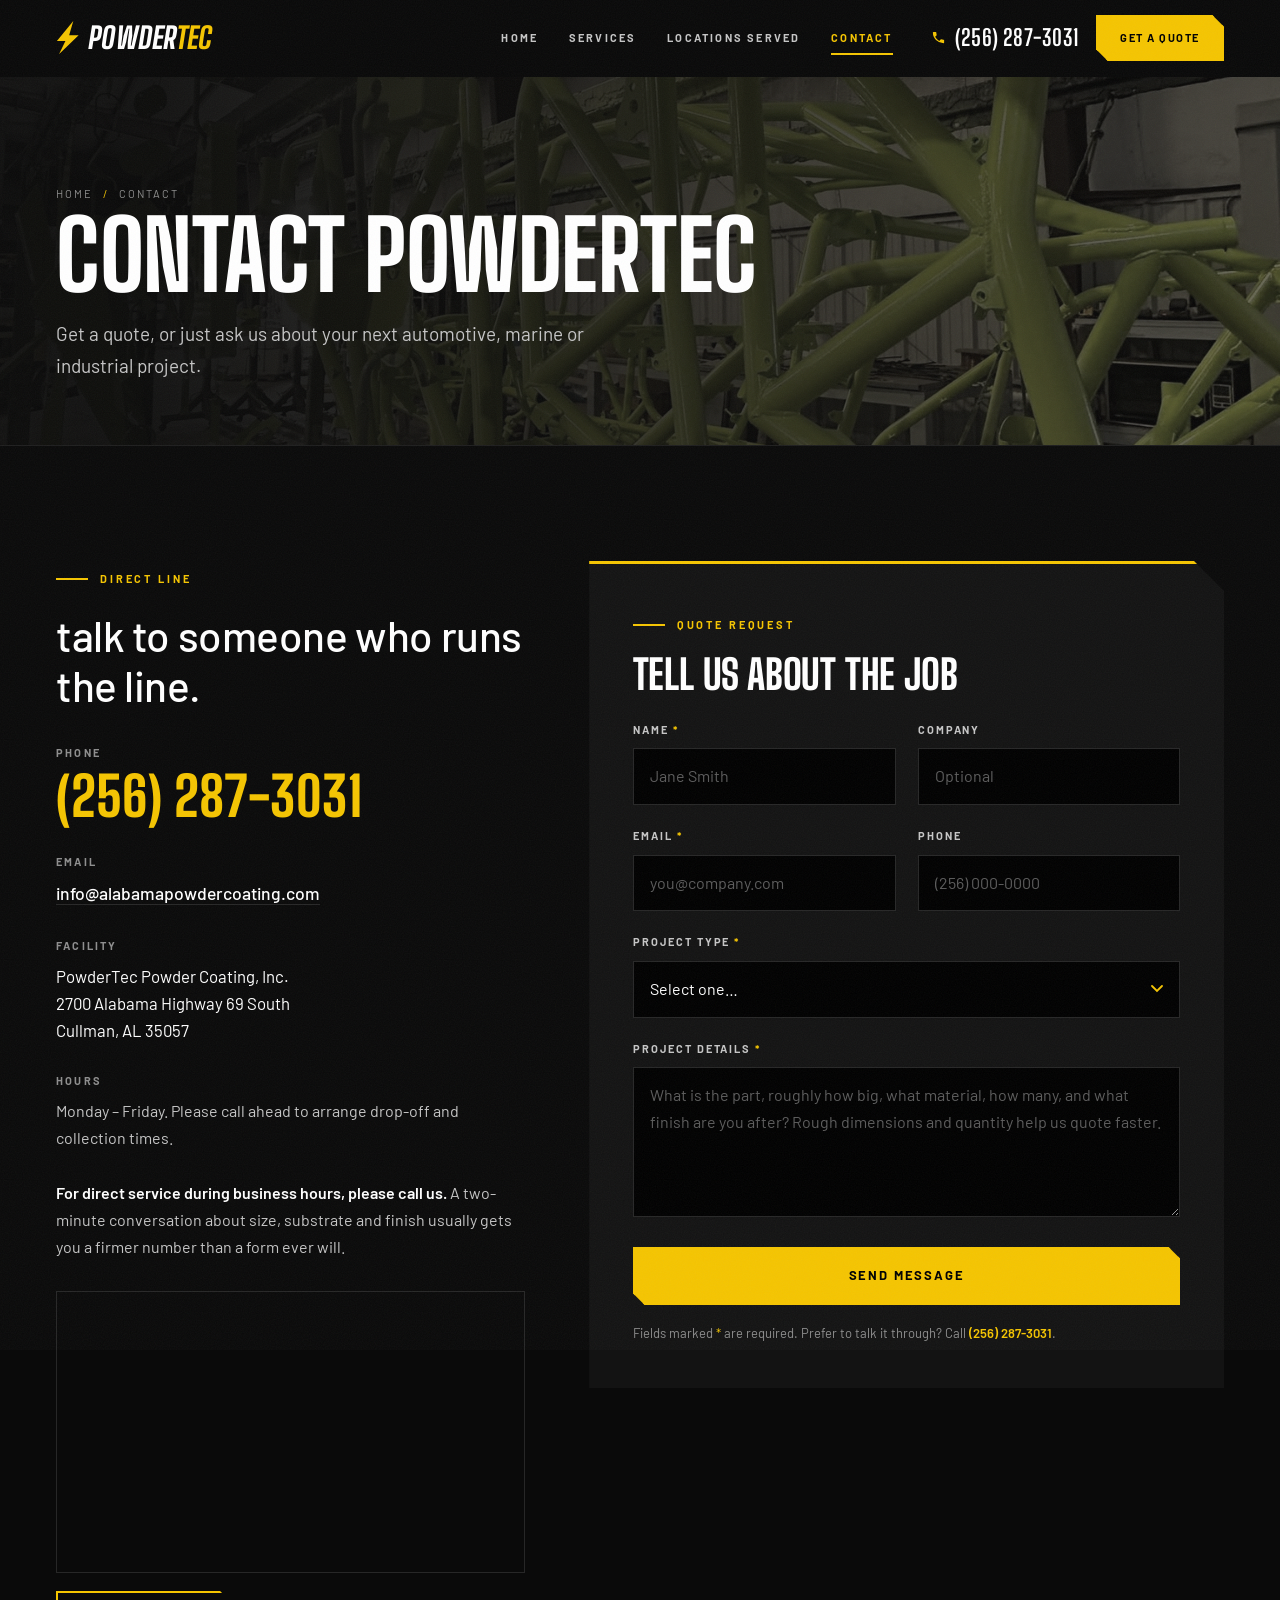
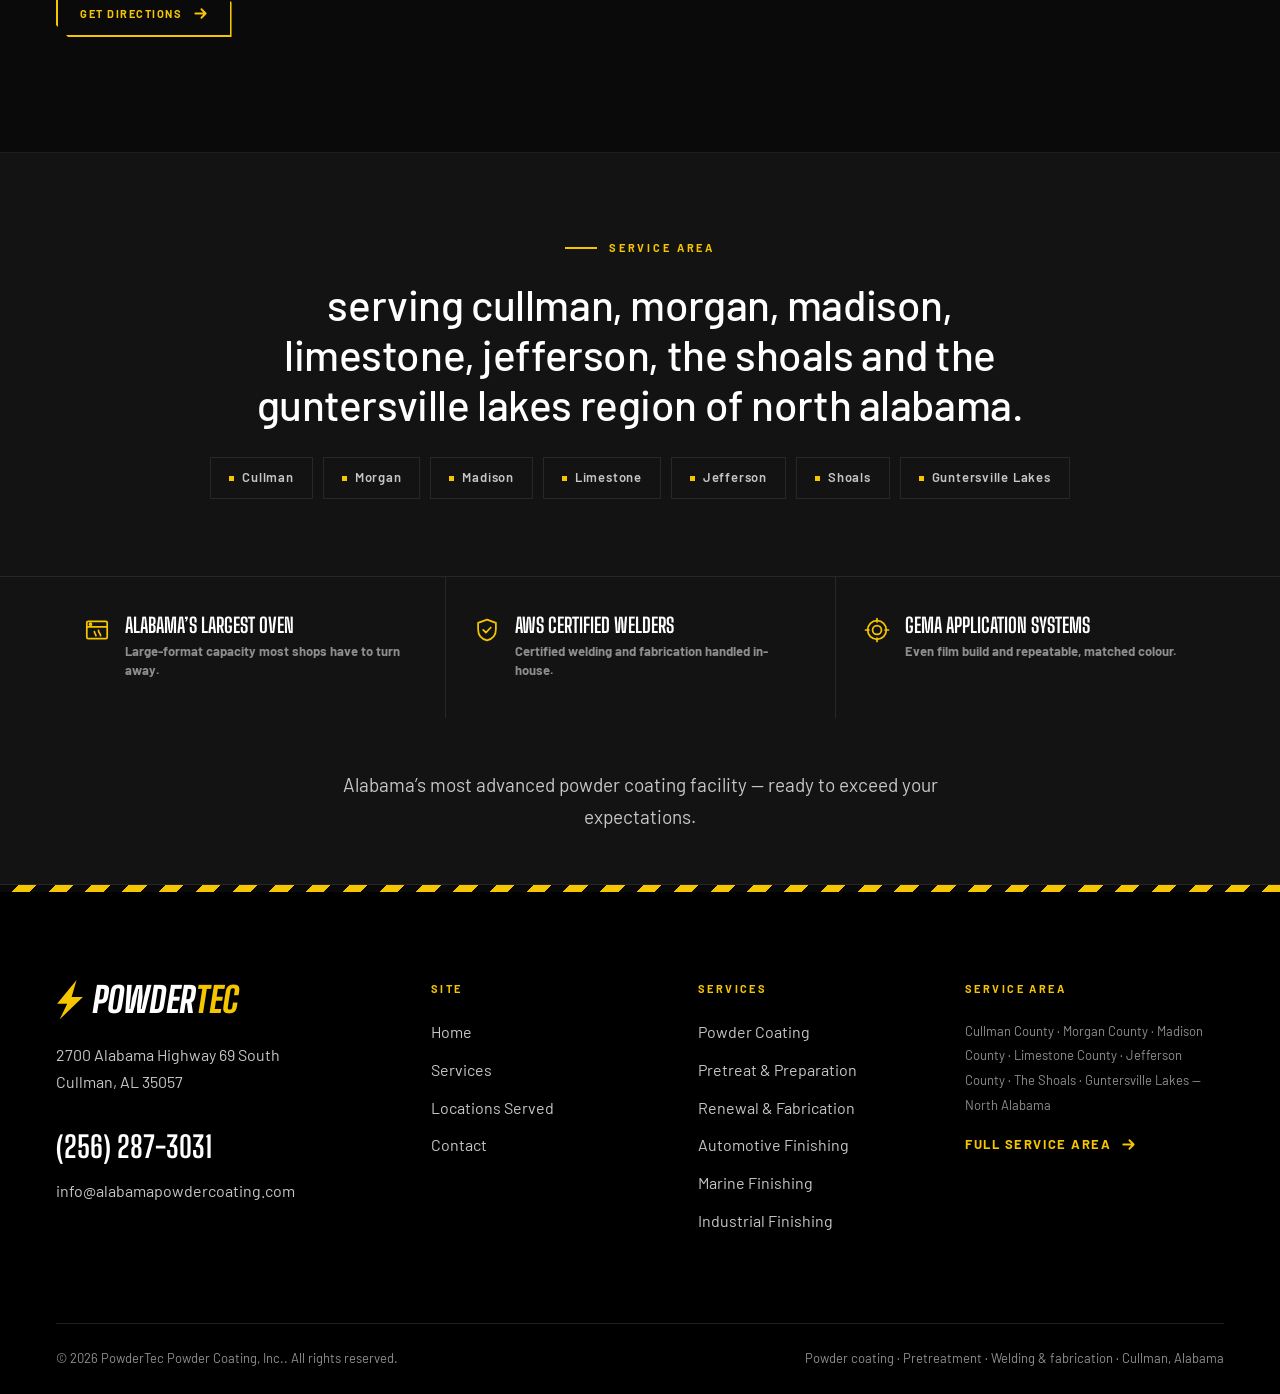
==== contact/index.html @ 126520f6 "Build PowderTec four-page site from the Alabama Powder Coating plan Static site (Home, Services, Loc" ====
<!DOCTYPE html>
<html lang="en">
<head>
<meta charset="utf-8">
<meta name="viewport" content="width=device-width, initial-scale=1">
<title>Contact PowderTec | Powder Coating Quotes | Cullman, AL</title>
<meta name="description" content="Contact PowderTec Powder Coating in Cullman, Alabama. Call (256) 287-3031 or send a quote request for your automotive, marine or industrial project.">
<link rel="canonical" href="https://www.alabamapowdercoating.com/contact/">
<meta name="theme-color" content="#0A0A0A">

<meta property="og:type" content="website">
<meta property="og:site_name" content="PowderTec Powder Coating, Inc.">
<meta property="og:title" content="Contact PowderTec | Powder Coating Quotes | Cullman, AL">
<meta property="og:description" content="Contact PowderTec Powder Coating in Cullman, Alabama. Call (256) 287-3031 or send a quote request for your automotive, marine or industrial project.">
<meta property="og:url" content="https://www.alabamapowdercoating.com/contact/">
<meta property="og:image" content="https://www.alabamapowdercoating.com/images/rims.jpg">
<meta name="twitter:card" content="summary_large_image">

<link rel="icon" href="../favicon.svg" type="image/svg+xml">
<link rel="apple-touch-icon" href="../favicon.svg">

<link rel="preload" href="../assets/fonts/big-shoulders-display-var.woff2" as="font" type="font/woff2" crossorigin>
<link rel="preload" href="../assets/fonts/barlow-400.woff2" as="font" type="font/woff2" crossorigin>
<link rel="stylesheet" href="../assets/css/fonts.css">
<link rel="stylesheet" href="../assets/css/styles.css">

<script>document.documentElement.className += ' js';</script>
<script type="application/ld+json">{
  "@context": "https://schema.org",
  "@type": "LocalBusiness",
  "@id": "https://www.alabamapowdercoating.com/#business",
  "name": "PowderTec Powder Coating, Inc.",
  "alternateName": "PowderTec",
  "description": "Powder coating, pretreatment, welding and fabrication for automotive, marine and industrial clients across North Alabama.",
  "url": "https://www.alabamapowdercoating.com/",
  "telephone": "+12562873031",
  "email": "info@alabamapowdercoating.com",
  "image": "https://www.alabamapowdercoating.com/images/rims.jpg",
  "priceRange": "$$",
  "address": {
    "@type": "PostalAddress",
    "streetAddress": "2700 Alabama Highway 69 South",
    "addressLocality": "Cullman",
    "addressRegion": "AL",
    "postalCode": "35057",
    "addressCountry": "US"
  },
  "areaServed": [{"@type": "AdministrativeArea", "name": "Cullman County, Alabama"}, {"@type": "AdministrativeArea", "name": "Morgan County, Alabama"}, {"@type": "AdministrativeArea", "name": "Madison County, Alabama"}, {"@type": "AdministrativeArea", "name": "Limestone County, Alabama"}, {"@type": "AdministrativeArea", "name": "Jefferson County, Alabama"}, {"@type": "AdministrativeArea", "name": "Lauderdale County, Alabama"}, {"@type": "AdministrativeArea", "name": "Colbert County, Alabama"}, {"@type": "AdministrativeArea", "name": "Marshall County, Alabama"}]
}</script>
<script type="application/ld+json">{"@context":"https://schema.org","@type":"BreadcrumbList","itemListElement":[{"@type":"ListItem","position":1,"name":"Home","item":"https://www.alabamapowdercoating.com/"},{"@type":"ListItem","position":2,"name":"Contact","item":"https://www.alabamapowdercoating.com/contact/"}]}</script>
</head>
<body>
<a class="skip" href="#main">Skip to content</a>
<header class="hdr" id="hdr">
<div class="hdr__inner wrap wrap--wide">
<a class="brand" href="../" aria-label="PowderTec Powder Coating, Inc. — home"><svg class="brand__bolt" viewBox="0 0 50 70" aria-hidden="true" focusable="false"><path d="M31 0 L3 42 L21 42 L12 70 L47 30 L27 30 Z"/></svg><span class="brand__word">Powder<em>Tec</em></span></a>
<nav class="nav" id="nav" aria-label="Main">
<a href="../">Home</a><a href="../services/">Services</a><a href="../locations-served/">Locations Served</a><a href="../contact/" aria-current="page">Contact</a>
<div class="nav__foot">
<a class="tel" href="tel:+12562873031"><svg viewBox="0 0 24 24" aria-hidden="true" focusable="false"><path d="M6.6 10.8a15.1 15.1 0 0 0 6.6 6.6l2.2-2.2a1 1 0 0 1 1-.25 11.4 11.4 0 0 0 3.6.58 1 1 0 0 1 1 1V20a1 1 0 0 1-1 1A17 17 0 0 1 3 4a1 1 0 0 1 1-1h3.5a1 1 0 0 1 1 1 11.4 11.4 0 0 0 .57 3.6 1 1 0 0 1-.25 1z"/></svg>(256) 287-3031</a>
<a class="btn btn--sm" href="../contact/">Get a Quote</a>
</div>
</nav>
<div class="hdr__cta">
<a class="tel" href="tel:+12562873031"><svg viewBox="0 0 24 24" aria-hidden="true" focusable="false"><path d="M6.6 10.8a15.1 15.1 0 0 0 6.6 6.6l2.2-2.2a1 1 0 0 1 1-.25 11.4 11.4 0 0 0 3.6.58 1 1 0 0 1 1 1V20a1 1 0 0 1-1 1A17 17 0 0 1 3 4a1 1 0 0 1 1-1h3.5a1 1 0 0 1 1 1 11.4 11.4 0 0 0 .57 3.6 1 1 0 0 1-.25 1z"/></svg>(256) 287-3031</a>
<a class="btn btn--sm" href="../contact/">Get a Quote</a>
</div>
<button class="burger" type="button" aria-expanded="false" aria-controls="nav">
<span></span><span class="sr">Menu</span>
</button>
</div>
</header>
<main id="main">

<!-- ============ PAGE HERO ============ -->
<section class="phero">
<div class="phero__media">
<img src="../images/bn.jpg" alt="Parts hanging on the line inside the PowderTec facility" width="1536" height="2048">
</div>
<div class="wrap wrap--wide">
<nav class="crumb" aria-label="Breadcrumb"><a href="../">Home</a><span aria-hidden="true">/</span><span>Contact</span></nav>
<h1 class="display display--1">Contact PowderTec</h1>
<p class="lede phero__sub">Get a quote, or just ask us about your next automotive, marine or industrial project.</p>
</div>
</section>

<!-- ============ CONTACT ============ -->
<section class="section">
<div class="wrap wrap--wide">
<div class="contact-grid">

<div data-reveal>
<p class="eyebrow">Direct line</p>
<h2 class="lower" style="margin-bottom:34px">talk to someone who runs the line.</h2>

<dl class="info">
<dt>Phone</dt>
<dd><a class="info__tel" href="tel:+12562873031">(256) 287-3031</a></dd>

<dt>Email</dt>
<dd><a class="info__email" href="mailto:info@alabamapowdercoating.com">info@alabamapowdercoating.com</a></dd>

<dt>Facility</dt>
<dd><address>PowderTec Powder Coating, Inc.<br>2700 Alabama Highway 69 South<br>Cullman, AL 35057</address></dd>

<!-- TODO: confirm exact opening hours with the client and replace this line. -->
<dt>Hours</dt>
<dd>Monday &#8211; Friday. Please call ahead to arrange drop-off and collection times.</dd>
</dl>

<p class="prose" style="color:var(--fog)"><strong>For direct service during business hours, please call us.</strong> A two-minute conversation about size, substrate and finish usually gets you a firmer number than a form ever will.</p>

<div class="mapframe" style="margin-top:30px">
<iframe title="Map showing the PowderTec facility area in Cullman, Alabama" loading="lazy" referrerpolicy="no-referrer-when-downgrade"
src="https://www.openstreetmap.org/export/embed.html?bbox=-86.9400%2C34.0900%2C-86.7500%2C34.2300&amp;layer=mapnik"></iframe>
</div>
<p style="margin-top:18px"><a class="btn btn--ghost btn--sm" href="https://www.google.com/maps/dir/?api=1&amp;destination=2700+Alabama+Highway+69+South,+Cullman,+AL+35057" target="_blank" rel="noopener">Get Directions <svg width="15" height="15" viewBox="0 0 16 16" fill="none" stroke="currentColor" stroke-width="2" stroke-linecap="round" stroke-linejoin="round" aria-hidden="true" focusable="false"><path d="M2.5 8h11M9 3.5L13.5 8 9 12.5"/></svg></a></p>
</div>

<div data-reveal style="--d:120ms">
<form class="form" id="quote-form" novalidate>
<p class="eyebrow">Quote request</p>
<h2 class="display display--2" style="font-size:clamp(1.9rem,3.2vw,2.6rem);margin-bottom:28px">Tell us about the job</h2>

<p class="form__status"></p>

<div class="form__row">
<div class="field">
<label for="f-name">Name <span class="req" aria-hidden="true">*</span></label>
<input id="f-name" name="name" type="text" autocomplete="name" required placeholder="Jane Smith">
<p class="err" id="e-name"></p>
</div>
<div class="field">
<label for="f-company">Company</label>
<input id="f-company" name="company" type="text" autocomplete="organization" placeholder="Optional">
<p class="err"></p>
</div>
</div>

<div class="form__row">
<div class="field">
<label for="f-email">Email <span class="req" aria-hidden="true">*</span></label>
<input id="f-email" name="email" type="email" autocomplete="email" required placeholder="you@company.com">
<p class="err"></p>
</div>
<div class="field">
<label for="f-phone">Phone</label>
<input id="f-phone" name="phone" type="tel" autocomplete="tel" placeholder="(256) 000-0000">
<p class="err"></p>
</div>
</div>

<div class="field">
<label for="f-project">Project type <span class="req" aria-hidden="true">*</span></label>
<select id="f-project" name="project" required>
<option value="">Select one&#8230;</option>
<option>Automotive</option>
<option>Marine</option>
<option>Industrial</option>
<option>Other</option>
</select>
<p class="err"></p>
</div>

<div class="field">
<label for="f-message">Project details <span class="req" aria-hidden="true">*</span></label>
<textarea id="f-message" name="message" required placeholder="What is the part, roughly how big, what material, how many, and what finish are you after? Rough dimensions and quantity help us quote faster."></textarea>
<p class="err"></p>
</div>

<button class="btn btn--wide" type="submit">Send Message</button>
<p class="form__note">Fields marked <span class="yel">*</span> are required. Prefer to talk it through? Call <a class="yel" href="tel:+12562873031" style="text-decoration:none;font-weight:600">(256) 287-3031</a>.</p>
</form>
</div>

</div>
</div>
</section>

<!-- ============ SERVICE AREA REMINDER ============ -->
<section class="section--tight" style="border-top:1px solid var(--line-soft);background:var(--panel)">
<div class="wrap wrap--wide" style="text-align:center">
<p class="eyebrow eyebrow--center">Service area</p>
<p class="lower" style="max-width:34ch;margin-inline:auto">serving cullman, morgan, madison, limestone, jefferson, the shoals and the guntersville lakes region of north alabama.</p>
<ul class="tags" style="justify-content:center;margin-top:28px">
<li><a class="tag" href="../locations-served/">Cullman</a></li><li><a class="tag" href="../locations-served/">Morgan</a></li><li><a class="tag" href="../locations-served/">Madison</a></li><li><a class="tag" href="../locations-served/">Limestone</a></li><li><a class="tag" href="../locations-served/">Jefferson</a></li><li><a class="tag" href="../locations-served/">Shoals</a></li><li><a class="tag" href="../locations-served/">Guntersville Lakes</a></li>
</ul>
</div>
</section>

<!-- ============ REASSURANCE ============ -->
<section class="creds" aria-label="Facility credentials">
<div class="wrap wrap--wide">
<div class="creds__grid creds__grid--3">
<div class="cred"><svg class="x" viewBox="0 0 24 24" stroke-linecap="round" stroke-linejoin="round" aria-hidden="true" focusable="false"><rect x="2.6" y="4" width="18.8" height="16" rx="1.2"/><path d="M2.6 9.2h18.8"/><circle cx="6" cy="6.6" r=".95"/><path d="M9.6 13.4c0 1.9 1.4 2.4 1.4 3.9M13.4 12.4c0 2.4 1.9 2.9 1.9 4.9"/></svg><p>Alabama&#8217;s Largest Oven<small>Large-format capacity most shops have to turn away.</small></p></div>
<div class="cred"><svg class="x" viewBox="0 0 24 24" stroke-linecap="round" stroke-linejoin="round" aria-hidden="true" focusable="false"><path d="M12 2.4l8.2 3v6.1c0 5.1-3.5 8.8-8.2 10.1-4.7-1.3-8.2-5-8.2-10.1V5.4z"/><path d="M8.5 11.9l2.5 2.5 4.5-4.7"/></svg><p>AWS Certified Welders<small>Certified welding and fabrication handled in-house.</small></p></div>
<div class="cred"><svg class="x" viewBox="0 0 24 24" stroke-linecap="round" stroke-linejoin="round" aria-hidden="true" focusable="false"><circle cx="12" cy="12" r="8.6"/><circle cx="12" cy="12" r="4.1"/><path d="M12 1.4v3.2M12 19.4v3.2M1.4 12h3.2M19.4 12h3.2"/></svg><p>Gema Application Systems<small>Even film build and repeatable, matched colour.</small></p></div>
</div>
<p class="lede" style="text-align:center;padding-block:clamp(34px,4vw,52px);max-width:56ch;margin-inline:auto">Alabama&#8217;s most advanced powder coating facility &#8212; ready to exceed your expectations.</p>
</div>
</section>
</main>
<div class="hazard" role="presentation"></div>
<footer class="foot">
<div class="wrap wrap--wide">
<div class="foot__grid">

<div class="foot__brand">
<a class="brand" href="../" aria-label="PowderTec Powder Coating, Inc. — home"><svg class="brand__bolt" viewBox="0 0 50 70" aria-hidden="true" focusable="false"><path d="M31 0 L3 42 L21 42 L12 70 L47 30 L27 30 Z"/></svg><span class="brand__word">Powder<em>Tec</em></span></a>
<address>
2700 Alabama Highway 69 South<br>Cullman, AL 35057<br><br>
<a href="tel:+12562873031" class="foot__tel">(256) 287-3031</a>
<a href="mailto:info@alabamapowdercoating.com">info@alabamapowdercoating.com</a>
</address>
</div>

<div>
<h3>Site</h3>
<ul class="foot__links"><li><a href="../">Home</a></li><li><a href="../services/">Services</a></li><li><a href="../locations-served/">Locations Served</a></li><li><a href="../contact/">Contact</a></li></ul>
</div>

<div>
<h3>Services</h3>
<ul class="foot__links"><li><a href="../services/#capabilities">Powder Coating</a></li><li><a href="../services/#capabilities">Pretreat &amp; Preparation</a></li><li><a href="../services/#capabilities">Renewal &amp; Fabrication</a></li><li><a href="../services/#automotive">Automotive Finishing</a></li><li><a href="../services/#marine">Marine Finishing</a></li><li><a href="../services/#industrial">Industrial Finishing</a></li></ul>
</div>

<div>
<h3>Service Area</h3>
<p class="foot__areas">
Cullman County &#183; Morgan County &#183; Madison County &#183; Limestone County &#183;
Jefferson County &#183; The Shoals &#183; Guntersville Lakes &#8212; North Alabama
</p>
<a class="tlink" href="../locations-served/" style="margin-top:16px">Full Service Area <svg width="15" height="15" viewBox="0 0 16 16" fill="none" stroke="currentColor" stroke-width="2" stroke-linecap="round" stroke-linejoin="round" aria-hidden="true" focusable="false"><path d="M2.5 8h11M9 3.5L13.5 8 9 12.5"/></svg></a>
</div>

</div>
<div class="foot__bar">
<p>&copy; <span data-year>2026</span> PowderTec Powder Coating, Inc.. All rights reserved.</p>
<p>Powder coating &#183; Pretreatment &#183; Welding &amp; fabrication &#183; Cullman, Alabama</p>
</div>
</div>
</footer>
<div class="dock">
<div class="dock__row">
<a class="dock__call" href="tel:+12562873031"><svg viewBox="0 0 24 24" aria-hidden="true" focusable="false"><path d="M6.6 10.8a15.1 15.1 0 0 0 6.6 6.6l2.2-2.2a1 1 0 0 1 1-.25 11.4 11.4 0 0 0 3.6.58 1 1 0 0 1 1 1V20a1 1 0 0 1-1 1A17 17 0 0 1 3 4a1 1 0 0 1 1-1h3.5a1 1 0 0 1 1 1 11.4 11.4 0 0 0 .57 3.6 1 1 0 0 1-.25 1z"/></svg> Call Us</a>
<a class="dock__quote" href="../contact/">Get a Quote</a>
</div>
</div>
<script src="../assets/js/site.js" defer></script>
</body>
</html>
---- assets/css/fonts.css ----
/* Self-hosted webfonts — Barlow and Big Shoulders Display.
   Google Fonts originals, SIL Open Font License 1.1. Latin subset.
   Self-hosted so the site has no third-party font dependency and no
   render-blocking round trip to fonts.googleapis.com.
   Refresh with: python3 tools/fetch-fonts.py */

@font-face {
  font-family: 'Barlow';
  font-style: normal;
  font-weight: 400;
  font-display: swap;
  src: url('../fonts/barlow-400.woff2') format('woff2');
}

@font-face {
  font-family: 'Barlow';
  font-style: normal;
  font-weight: 500;
  font-display: swap;
  src: url('../fonts/barlow-500.woff2') format('woff2');
}

@font-face {
  font-family: 'Barlow';
  font-style: normal;
  font-weight: 600;
  font-display: swap;
  src: url('../fonts/barlow-600.woff2') format('woff2');
}

@font-face {
  font-family: 'Barlow';
  font-style: normal;
  font-weight: 700;
  font-display: swap;
  src: url('../fonts/barlow-700.woff2') format('woff2');
}

@font-face {
  font-family: 'Big Shoulders Display';
  font-style: normal;
  font-weight: 600 900;
  font-display: swap;
  src: url('../fonts/big-shoulders-display-var.woff2') format('woff2-variations'),
       url('../fonts/big-shoulders-display-var.woff2') format('woff2');
}
---- assets/css/styles.css ----
/* ==========================================================================
   PowderTec Powder Coating, Inc. — alabamapowdercoating.com
   Design system: industrial signage. Black ground, safety-yellow spot colour,
   hazard-stripe rules, notched "cut plate" cards.
   ========================================================================== */

/* ---------- 1. Tokens ---------- */
:root {
  /* colour */
  --ink:        #000000;
  --black:      #0A0A0A;
  --panel:      #131313;
  --panel-2:    #1A1A1A;
  --line:       #272727;
  --line-soft:  #1E1E1E;
  --yellow:     #F5C500;
  --yellow-hi:  #FFD500;
  --yellow-dim: #B08D00;
  --white:      #FFFFFF;
  --fog:        #C6C6C6;
  --fog-dim:    #8E8E8E;

  /* type */
  --display: "Big Shoulders Display", "Arial Narrow", Impact, sans-serif;
  --body:    "Barlow", "Helvetica Neue", Arial, sans-serif;

  --fs-hero: clamp(3.1rem, 10.5vw, 8.75rem);
  --fs-h1:   clamp(2.7rem, 8vw, 6rem);
  --fs-h2:   clamp(2.1rem, 5.4vw, 4rem);
  --fs-h3:   clamp(1.35rem, 2.4vw, 1.75rem);
  --fs-h4:   clamp(1.05rem, 1.5vw, 1.2rem);
  --fs-body: clamp(1rem, 1.05vw, 1.0625rem);
  --fs-sm:   0.8125rem;
  --fs-xs:   0.6875rem;

  /* space */
  --wrap: 1240px;
  --gut:  clamp(20px, 5vw, 56px);
  --sec:  clamp(76px, 9vw, 136px);
  --hdr-h: 76px;

  /* motion */
  --ease: cubic-bezier(.22, .61, .36, 1);
}

/* ---------- 2. Reset ---------- */
*, *::before, *::after { box-sizing: border-box; }
html { -webkit-text-size-adjust: 100%; scroll-behavior: smooth; scroll-padding-top: calc(var(--hdr-h) + 20px); }
body, h1, h2, h3, h4, p, figure, blockquote, ul, ol, dl, dd { margin: 0; }
ul[class], ol[class] { list-style: none; padding: 0; }
img, svg, iframe { display: block; max-width: 100%; }
img { height: auto; }
button, input, select, textarea { font: inherit; color: inherit; }
a { color: inherit; }

body {
  background: var(--black);
  color: var(--fog);
  font-family: var(--body);
  font-size: var(--fs-body);
  line-height: 1.68;
  font-weight: 400;
  -webkit-font-smoothing: antialiased;
  overflow-x: hidden;
}

/* film grain — keeps the black from reading as empty */
body::after {
  content: "";
  position: fixed;
  inset: -50%;
  z-index: 900;
  pointer-events: none;
  opacity: .05;
  background-image: url("data:image/svg+xml,%3Csvg xmlns='http://www.w3.org/2000/svg' width='220' height='220'%3E%3Cfilter id='n'%3E%3CfeTurbulence type='fractalNoise' baseFrequency='.85' numOctaves='3'/%3E%3C/filter%3E%3Crect width='220' height='220' filter='url(%23n)'/%3E%3C/svg%3E");
}

::selection { background: var(--yellow); color: var(--ink); }

:focus-visible {
  outline: 2px solid var(--yellow);
  outline-offset: 3px;
}

.skip {
  position: absolute; left: 12px; top: -100px; z-index: 1200;
  background: var(--yellow); color: var(--ink);
  padding: 12px 20px; font-weight: 700; text-decoration: none;
  transition: top .2s var(--ease);
}
.skip:focus { top: 12px; }

.sr { position: absolute; width: 1px; height: 1px; padding: 0; margin: -1px; overflow: hidden; clip: rect(0 0 0 0); white-space: nowrap; border: 0; }

/* ---------- 3. Typography ---------- */
h1, h2, h3, h4 { color: var(--white); font-weight: 700; }

.display {
  font-family: var(--display);
  font-weight: 800;
  text-transform: uppercase;
  line-height: .88;
  letter-spacing: -0.005em;
}
.display--hero { font-size: var(--fs-hero); }
.display--1    { font-size: var(--fs-h1); }
.display--2    { font-size: var(--fs-h2); }

/* the deliberate counterpoint: lowercase, wide, light */
.lower {
  font-family: var(--body);
  font-weight: 500;
  text-transform: lowercase;
  letter-spacing: -0.01em;
  line-height: 1.18;
  font-size: clamp(1.6rem, 3.6vw, 2.65rem);
  color: var(--white);
}

.eyebrow {
  display: inline-flex;
  align-items: center;
  gap: 12px;
  font-size: var(--fs-xs);
  font-weight: 700;
  letter-spacing: .26em;
  text-transform: uppercase;
  color: var(--yellow);
  margin-bottom: 22px;
}
.eyebrow::before {
  content: "";
  width: 32px; height: 2px;
  background: var(--yellow);
  flex: none;
}
.eyebrow--center { justify-content: center; }

.lede { font-size: clamp(1.0625rem, 1.5vw, 1.1875rem); color: var(--fog); }
.dim  { color: var(--fog-dim); }
.yel  { color: var(--yellow); }

.prose p + p { margin-top: 1.05em; }
.prose strong { color: var(--white); font-weight: 600; }

/* ---------- 4. Layout ---------- */
.wrap { width: 100%; max-width: var(--wrap); margin-inline: auto; padding-inline: var(--gut); }
.wrap--wide { max-width: 1480px; }
.section { padding-block: var(--sec); position: relative; }
.section--tight { padding-block: clamp(56px, 6vw, 88px); }
.section--panel { background: var(--panel); }
.section--edge { border-top: 1px solid var(--line-soft); }

.grid { display: grid; gap: clamp(24px, 3vw, 40px); }
.grid--3 { grid-template-columns: repeat(3, 1fr); }
.grid--2 { grid-template-columns: repeat(2, 1fr); }
.grid--4 { grid-template-columns: repeat(4, 1fr); }

.head { max-width: 62ch; margin-bottom: clamp(40px, 5vw, 68px); }
.head--center { margin-inline: auto; text-align: center; }

/* hazard tape — the recurring industrial motif */
.hazard {
  height: 7px;
  background-image: repeating-linear-gradient(
    -45deg,
    var(--yellow) 0 13px,
    #0A0A0A 13px 26px
  );
}
.hazard--thin { height: 4px; }

/* ---------- 5. Buttons ---------- */
.btn {
  --btn-bg: var(--yellow);
  --btn-fg: var(--ink);
  display: inline-flex;
  align-items: center;
  justify-content: center;
  gap: 10px;
  padding: 16px 30px;
  background: var(--btn-bg);
  color: var(--btn-fg);
  font-family: var(--body);
  font-size: var(--fs-sm);
  font-weight: 700;
  letter-spacing: .14em;
  text-transform: uppercase;
  text-decoration: none;
  border: 2px solid var(--btn-bg);
  cursor: pointer;
  position: relative;
  overflow: hidden;
  transition: background .22s var(--ease), color .22s var(--ease), border-color .22s var(--ease), transform .22s var(--ease);
  clip-path: polygon(0 0, calc(100% - 12px) 0, 100% 12px, 100% 100%, 12px 100%, 0 calc(100% - 12px));
}
.btn:hover { background: var(--yellow-hi); border-color: var(--yellow-hi); transform: translateY(-2px); }
.btn:active { transform: translateY(0); }

.btn--ghost { --btn-bg: transparent; --btn-fg: var(--yellow); border-color: var(--yellow); }
.btn--ghost:hover { background: var(--yellow); color: var(--ink); border-color: var(--yellow); }

.btn--dark { --btn-bg: transparent; --btn-fg: var(--ink); border-color: var(--ink); }
.btn--dark:hover { background: var(--ink); color: var(--yellow); border-color: var(--ink); }

.btn--sm { padding: 12px 22px; font-size: var(--fs-xs); }
.btn--wide { width: 100%; }

/* text link with the yellow rule that draws in */
.tlink {
  display: inline-flex; align-items: center; gap: 9px;
  color: var(--yellow);
  font-size: var(--fs-sm);
  font-weight: 700;
  letter-spacing: .12em;
  text-transform: uppercase;
  text-decoration: none;
  padding-bottom: 4px;
  background-image: linear-gradient(var(--yellow), var(--yellow));
  background-repeat: no-repeat;
  background-size: 0% 2px;
  background-position: 0 100%;
  transition: background-size .3s var(--ease);
}
.tlink:hover { background-size: 100% 2px; }
.tlink svg { transition: transform .3s var(--ease); }
.tlink:hover svg { transform: translateX(5px); }

/* ---------- 6. Header ---------- */
.hdr {
  position: sticky;
  top: 0;
  z-index: 800;
  background: rgba(10, 10, 10, .82);
  backdrop-filter: blur(14px) saturate(140%);
  -webkit-backdrop-filter: blur(14px) saturate(140%);
  border-bottom: 1px solid transparent;
  transition: border-color .3s var(--ease), background .3s var(--ease);
}
.hdr.is-stuck { background: rgba(6, 6, 6, .96); border-bottom-color: var(--line); }

.hdr__inner {
  height: var(--hdr-h);
  display: flex;
  align-items: center;
  gap: clamp(16px, 3vw, 44px);
}

.brand {
  display: inline-flex;
  align-items: center;
  gap: 9px;
  flex: none;
  text-decoration: none;
  --brand-size: 1.85rem;
}
.brand__bolt {
  width: auto;
  height: calc(var(--brand-size) * 1.12);
  fill: var(--yellow);
  transform: skewX(-9deg);
  transition: fill .22s var(--ease), transform .3s var(--ease);
}
.brand__word {
  font-family: var(--display);
  font-size: var(--brand-size);
  font-weight: 800;
  line-height: .9;
  letter-spacing: .005em;
  text-transform: uppercase;
  color: var(--white);
  transform: skewX(-9deg);
  white-space: nowrap;
}
.brand__word em { font-style: normal; color: var(--yellow); }
.brand:hover .brand__bolt { fill: var(--yellow-hi); transform: skewX(-9deg) translateY(-2px); }

.nav { display: flex; align-items: center; gap: clamp(18px, 2.4vw, 34px); margin-left: auto; }
.nav a {
  position: relative;
  font-size: var(--fs-xs);
  font-weight: 700;
  letter-spacing: .2em;
  text-transform: uppercase;
  color: var(--fog);
  text-decoration: none;
  padding-block: 8px;
  transition: color .2s var(--ease);
}
.nav a::after {
  content: "";
  position: absolute; left: 0; bottom: 0;
  width: 100%; height: 2px;
  background: var(--yellow);
  transform: scaleX(0);
  transform-origin: left;
  transition: transform .3s var(--ease);
}
.nav a:hover { color: var(--white); }
.nav a:hover::after { transform: scaleX(1); }
.nav a[aria-current="page"] { color: var(--yellow); }
.nav a[aria-current="page"]::after { transform: scaleX(1); }

.hdr__cta { display: flex; align-items: center; gap: 18px; flex: none; }

/* phone + quote repeated inside the mobile nav panel; hidden on desktop */
.nav__foot { display: none; }

.tel {
  display: inline-flex; align-items: center; gap: 9px;
  font-family: var(--display);
  font-size: 1.4rem;
  font-weight: 700;
  letter-spacing: .01em;
  color: var(--white);
  text-decoration: none;
  white-space: nowrap;
  transition: color .2s var(--ease);
}
.tel svg { width: 15px; height: 15px; fill: var(--yellow); flex: none; }
.tel:hover { color: var(--yellow); }

/* burger */
.burger {
  display: none;
  width: 46px; height: 46px;
  margin-left: auto;
  background: transparent;
  border: 1px solid var(--line);
  cursor: pointer;
  position: relative;
  flex: none;
}
.burger span, .burger span::before, .burger span::after {
  position: absolute;
  left: 50%; margin-left: -10px;
  width: 20px; height: 2px;
  background: var(--yellow);
  transition: transform .3s var(--ease), opacity .2s var(--ease);
}
.burger span { top: 50%; margin-top: -1px; }
.burger span::before { content: ""; margin-left: 0; top: -7px; }
.burger span::after  { content: ""; margin-left: 0; top: 7px; }
.burger[aria-expanded="true"] span { background: transparent; }
.burger[aria-expanded="true"] span::before { transform: translateY(7px) rotate(45deg); }
.burger[aria-expanded="true"] span::after  { transform: translateY(-7px) rotate(-45deg); }

/* mobile call/quote dock */
.dock {
  display: none;
  position: fixed;
  left: 0; right: 0; bottom: 0;
  z-index: 850;
  border-top: 2px solid var(--yellow);
  background: rgba(6, 6, 6, .97);
  backdrop-filter: blur(10px);
}
.dock a {
  flex: 1;
  display: flex; align-items: center; justify-content: center; gap: 9px;
  padding: 15px 8px;
  font-size: var(--fs-xs);
  font-weight: 700;
  letter-spacing: .16em;
  text-transform: uppercase;
  text-decoration: none;
}
.dock__row { display: flex; }
.dock__call { color: var(--yellow); }
.dock__call svg { width: 14px; height: 14px; fill: currentColor; }
.dock__quote { background: var(--yellow); color: var(--ink); }

/* ---------- 7. Footer ---------- */
.foot { background: var(--ink); position: relative; }
.foot__grid {
  display: grid;
  grid-template-columns: 1.5fr 1fr 1fr 1.2fr;
  gap: clamp(32px, 4vw, 56px);
  padding-block: clamp(56px, 7vw, 88px);
}
.foot h3 {
  font-size: var(--fs-xs);
  font-weight: 700;
  letter-spacing: .22em;
  text-transform: uppercase;
  color: var(--yellow);
  margin-bottom: 20px;
}
.foot__brand .brand { --brand-size: 2.2rem; margin-bottom: 22px; }
.foot address { font-style: normal; color: var(--fog); }
.foot__links li + li { margin-top: 11px; }
.foot__links a, .foot address a {
  color: var(--fog);
  text-decoration: none;
  transition: color .2s var(--ease);
}
.foot__links a:hover, .foot address a:hover { color: var(--yellow); }
.foot__tel {
  display: block;
  font-family: var(--display);
  font-size: 1.85rem;
  font-weight: 700;
  color: var(--white) !important;
  margin-bottom: 6px;
}
.foot__tel:hover { color: var(--yellow) !important; }
.foot__areas { color: var(--fog-dim); font-size: var(--fs-sm); line-height: 1.9; }

.foot__bar {
  border-top: 1px solid var(--line-soft);
  padding-block: 24px;
  display: flex;
  flex-wrap: wrap;
  gap: 10px 26px;
  align-items: center;
  justify-content: space-between;
  font-size: var(--fs-sm);
  color: var(--fog-dim);
}
.foot__bar a { text-decoration: none; }
.foot__bar a:hover { color: var(--yellow); }

/* ---------- 8. Hero ---------- */
.hero {
  position: relative;
  min-height: min(92vh, 900px);
  display: flex;
  align-items: flex-end;
  padding-block: clamp(120px, 16vh, 190px) clamp(56px, 8vh, 96px);
  overflow: hidden;
  isolation: isolate;
}
.hero__media { position: absolute; inset: 0; z-index: -2; }
.hero__media img { width: 100%; height: 100%; object-fit: cover; object-position: center 42%; }
.hero__media::after {
  content: "";
  position: absolute; inset: 0;
  background:
    linear-gradient(to top,   #0A0A0A 2%, rgba(10,10,10,.78) 34%, rgba(10,10,10,.30) 70%, rgba(10,10,10,.62) 100%),
    linear-gradient(to right, rgba(10,10,10,.92) 0%, rgba(10,10,10,.42) 52%, rgba(10,10,10,.15) 100%);
}
/* faint machined grid over the photo */
.hero__media::before {
  content: "";
  position: absolute; inset: 0;
  z-index: 1;
  opacity: .16;
  background-image:
    linear-gradient(to right, rgba(255,255,255,.10) 1px, transparent 1px),
    linear-gradient(to bottom, rgba(255,255,255,.10) 1px, transparent 1px);
  background-size: 84px 84px;
  mask-image: linear-gradient(to top, transparent 8%, #000 55%);
  -webkit-mask-image: linear-gradient(to top, transparent 8%, #000 55%);
}
.hero__inner { position: relative; z-index: 2; width: 100%; }
.hero h1 { max-width: 15ch; }
.hero h1 em { font-style: normal; color: var(--yellow); display: block; }
.hero__sub { margin-top: 26px; max-width: 40ch; }
.hero__acts { margin-top: 40px; display: flex; flex-wrap: wrap; gap: 14px; }
.hero__tel {
  margin-top: 30px;
  display: inline-flex; align-items: baseline; gap: 12px;
  flex-wrap: wrap;
}
.hero__tel span {
  font-size: var(--fs-xs); font-weight: 700; letter-spacing: .22em;
  text-transform: uppercase; color: var(--fog-dim);
}
.hero__tel a {
  font-family: var(--display); font-weight: 700;
  font-size: clamp(1.9rem, 3.4vw, 2.6rem);
  color: var(--white); text-decoration: none;
  transition: color .2s var(--ease);
}
.hero__tel a:hover { color: var(--yellow); }

/* short page hero for interior pages */
.phero {
  position: relative;
  padding-block: clamp(78px, 12vh, 130px) clamp(46px, 7vh, 76px);
  overflow: hidden;
  isolation: isolate;
  border-bottom: 1px solid var(--line-soft);
}
.phero__media { position: absolute; inset: 0; z-index: -2; }
.phero__media img { width: 100%; height: 100%; object-fit: cover; filter: grayscale(.5); }
.phero__media::after {
  content: "";
  position: absolute; inset: 0;
  background: linear-gradient(to right, rgba(10,10,10,.96) 12%, rgba(10,10,10,.80) 55%, rgba(10,10,10,.60) 100%);
}
.phero h1 { max-width: 18ch; margin-top: 10px; }
.phero__sub { margin-top: 20px; max-width: 52ch; }

.crumb {
  display: flex; align-items: center; gap: 10px; flex-wrap: wrap;
  font-size: var(--fs-xs); letter-spacing: .18em; text-transform: uppercase;
  color: var(--fog-dim);
}
.crumb a { text-decoration: none; transition: color .2s var(--ease); }
.crumb a:hover { color: var(--yellow); }
.crumb span[aria-hidden] { color: var(--yellow); }

/* ---------- 9. Credibility strip ---------- */
.creds {
  border-top: 1px solid var(--line);
  border-bottom: 1px solid var(--line);
  background: var(--panel);
}
.creds__grid {
  display: grid;
  grid-template-columns: repeat(4, 1fr);
}
.creds__grid--3 { grid-template-columns: repeat(3, 1fr); }
.cred {
  display: flex; align-items: flex-start; gap: 15px;
  padding: clamp(26px, 3vw, 38px) clamp(18px, 2.2vw, 32px);
  border-left: 1px solid var(--line);
}
.cred:first-child { border-left: 0; }
.cred svg { width: 26px; height: 26px; flex: none; stroke: var(--yellow); fill: none; stroke-width: 1.6; margin-top: 2px; }
.cred p {
  font-family: var(--display);
  font-size: 1.28rem;
  font-weight: 700;
  line-height: 1.05;
  text-transform: uppercase;
  color: var(--white);
}
.cred small { display: block; margin-top: 6px; font-size: var(--fs-sm); color: var(--fog-dim); text-transform: none; font-family: var(--body); line-height: 1.45; }

/* ---------- 10. Cards (cut-plate) ---------- */
.card {
  position: relative;
  background: var(--panel);
  padding: clamp(28px, 3vw, 40px);
  clip-path: polygon(0 0, calc(100% - 26px) 0, 100% 26px, 100% 100%, 0 100%);
  transition: background .3s var(--ease), transform .3s var(--ease);
  overflow: hidden;
}
.card::before {
  content: "";
  position: absolute; top: 0; left: 0;
  width: calc(100% - 26px); height: 3px;
  background: var(--yellow);
  transition: width .4s var(--ease);
}
.card:hover { background: var(--panel-2); transform: translateY(-4px); }

.card__icon { width: 40px; height: 40px; stroke: var(--yellow); fill: none; stroke-width: 1.5; margin-bottom: 22px; }
.card h3 {
  font-family: var(--display);
  font-size: clamp(1.75rem, 2.6vw, 2.15rem);
  font-weight: 800;
  text-transform: uppercase;
  line-height: .95;
  margin-bottom: 14px;
}
.card p { font-size: var(--fs-body); }
.card .tlink { margin-top: 24px; }

/* vertical card with photo */
.vcard { display: flex; flex-direction: column; }
.vcard__img { position: relative; aspect-ratio: 16 / 10; overflow: hidden; margin: calc(-1 * clamp(28px, 3vw, 40px)); margin-bottom: 26px; }
.vcard__img img { width: 100%; height: 100%; object-fit: cover; transition: transform .7s var(--ease); filter: contrast(1.06) saturate(.92); }
.vcard:hover .vcard__img img { transform: scale(1.06); }
.vcard__img::after { content: ""; position: absolute; inset: 0; background: linear-gradient(to top, rgba(10,10,10,.85), rgba(10,10,10,.05)); }
.vcard__body { display: flex; flex-direction: column; flex: 1; }
.vcard .tlink { margin-top: auto; padding-top: 24px; align-self: flex-start; }

/* ---------- 11. Split (image + copy) ---------- */
.split {
  display: grid;
  grid-template-columns: 1fr 1fr;
  gap: clamp(32px, 5vw, 76px);
  align-items: center;
}
.split--rev .split__media { order: 2; }
.split__media { position: relative; }
.split__media img {
  width: 100%;
  aspect-ratio: 4 / 3;
  object-fit: cover;
  clip-path: polygon(0 0, calc(100% - 40px) 0, 100% 40px, 100% 100%, 40px 100%, 0 calc(100% - 40px));
}
.split__media::after {
  content: "";
  position: absolute;
  inset: auto -14px -14px auto;
  width: 52%; height: 52%;
  border-right: 2px solid var(--yellow);
  border-bottom: 2px solid var(--yellow);
  z-index: -1;
}
.split--rev .split__media::after { inset: -14px auto auto -14px; border: 0; border-left: 2px solid var(--yellow); border-top: 2px solid var(--yellow); }

.ticks { margin-top: 26px; }
.ticks li {
  position: relative;
  padding-left: 30px;
  padding-block: 9px;
  border-bottom: 1px solid var(--line-soft);
  color: var(--fog);
}
.ticks li::before {
  content: "";
  position: absolute; left: 0; top: 1.02em;
  width: 13px; height: 2px;
  background: var(--yellow);
}
.ticks li:last-child { border-bottom: 0; }

/* ---------- 12. Process ---------- */
.steps { display: grid; grid-template-columns: repeat(3, 1fr); gap: 0; border-top: 1px solid var(--line); }
.step {
  padding: clamp(32px, 4vw, 52px) clamp(22px, 2.6vw, 40px);
  border-left: 1px solid var(--line);
  border-bottom: 1px solid var(--line);
  position: relative;
  transition: background .3s var(--ease);
}
.step:first-child { border-left: 0; }
.step:hover { background: var(--panel); }
.step__num {
  font-family: var(--display);
  font-size: clamp(3.4rem, 6vw, 5.2rem);
  font-weight: 800;
  line-height: .8;
  color: transparent;
  -webkit-text-stroke: 2px var(--yellow);
  margin-bottom: 22px;
  transition: color .35s var(--ease);
}
.step:hover .step__num { color: var(--yellow); }
.step h3 {
  font-family: var(--display);
  font-size: clamp(1.5rem, 2.2vw, 1.9rem);
  font-weight: 800;
  text-transform: uppercase;
  line-height: .98;
  margin-bottom: 12px;
}

/* ---------- 13. Stat / spec rows ---------- */
.specs { display: grid; grid-template-columns: 1fr; border: 1px solid var(--line); }
.spec {
  display: grid;
  grid-template-columns: 118px 1fr;
  gap: 8px 24px;
  align-items: baseline;
  padding: clamp(22px, 2.4vw, 30px) clamp(22px, 2.6vw, 34px);
  border-top: 1px solid var(--line);
  position: relative;
}
.spec:first-child { border-top: 0; }
.spec::before { content: ""; position: absolute; top: 0; left: 0; width: 3px; height: 100%; background: var(--yellow); transform: scaleY(0); transform-origin: top; transition: transform .4s var(--ease); }
.spec:hover::before { transform: scaleY(1); }
.spec__k { font-size: var(--fs-xs); font-weight: 700; letter-spacing: .2em; text-transform: uppercase; color: var(--yellow); padding-top: .3em; }
.spec__v {
  font-family: var(--display);
  font-size: clamp(1.45rem, 2.1vw, 1.85rem);
  font-weight: 800;
  text-transform: uppercase;
  line-height: 1;
  color: var(--white);
}

/* ---------- 14. Tags ---------- */
.tags { display: flex; flex-wrap: wrap; gap: 10px; }
.tag {
  display: inline-flex; align-items: center; gap: 8px;
  padding: 9px 18px;
  border: 1px solid var(--line);
  color: var(--fog);
  font-size: var(--fs-sm);
  font-weight: 600;
  letter-spacing: .06em;
  text-decoration: none;
  transition: border-color .25s var(--ease), color .25s var(--ease), background .25s var(--ease);
}
.tag::before { content: ""; width: 5px; height: 5px; background: var(--yellow); flex: none; }
.tag:hover { border-color: var(--yellow); color: var(--white); background: var(--panel); }

/* ---------- 15. Service-radius diagram ---------- */
.radius { width: 100%; height: auto; overflow: visible; }
.radius .ring { fill: none; stroke: #2C2C2C; stroke-width: 1.4; }
.radius .ring--lit { stroke: rgba(245,197,0,.32); stroke-dasharray: 5 7; }
.radius .axis { stroke: #1F1F1F; stroke-width: 1.2; }
.radius .spoke { stroke: rgba(245,197,0,.22); stroke-width: 1.2; }
.radius .dot { fill: var(--yellow); }
.radius .dot--hub { fill: var(--yellow); }
.radius .halo { fill: none; stroke: var(--yellow); stroke-width: 1.6; opacity: .5; }
.radius .lbl {
  font-family: var(--body);
  font-size: 15px;
  font-weight: 600;
  fill: var(--white);
  letter-spacing: .02em;
}
.radius .lbl--hub { font-family: var(--display); font-size: 26px; font-weight: 800; fill: var(--yellow); text-transform: uppercase; }
.radius .sub { font-family: var(--body); font-size: 12px; font-weight: 500; fill: #8E8E8E; letter-spacing: .12em; text-transform: uppercase; }
.radius .g { transition: opacity .3s var(--ease); }
.radius:hover .g { opacity: .45; }
.radius .g:hover { opacity: 1; }
.radius .g:hover .dot { fill: var(--yellow-hi); }

@media (max-width: 760px) {
  .radius .mi { display: none; }
  .radius .lbl { font-size: 21px; }
  .radius .sub { font-size: 15px; }
  .radius .lbl--hub { font-size: 32px; }
}

@keyframes pulse {
  0%   { r: 14px; opacity: .55; }
  70%  { r: 40px; opacity: 0; }
  100% { r: 40px; opacity: 0; }
}
.radius .pulse { animation: pulse 3.4s var(--ease) infinite; }

/* ---------- 16. CTA band ---------- */
.band {
  background: var(--yellow);
  color: var(--ink);
  position: relative;
  overflow: hidden;
}
.band::before {
  content: "";
  position: absolute; inset: 0;
  opacity: .07;
  background-image: repeating-linear-gradient(-45deg, #000 0 2px, transparent 2px 16px);
}
.band__inner {
  position: relative;
  padding-block: clamp(52px, 7vw, 88px);
  display: flex;
  align-items: center;
  justify-content: space-between;
  gap: clamp(28px, 4vw, 56px);
  flex-wrap: wrap;
}
.band h2 { color: var(--ink); max-width: 20ch; }
.band__side { display: flex; flex-direction: column; align-items: flex-start; gap: 18px; flex: none; }
.band__tel {
  font-family: var(--display);
  font-size: clamp(2rem, 3.4vw, 2.9rem);
  font-weight: 800;
  color: var(--ink);
  text-decoration: none;
  line-height: 1;
  border-bottom: 3px solid rgba(0,0,0,.25);
  transition: border-color .25s var(--ease);
}
.band__tel:hover { border-color: var(--ink); }

/* ---------- 17. Location cards ---------- */
.loc {
  position: relative;
  background: var(--panel);
  padding: clamp(28px, 3vw, 36px);
  clip-path: polygon(0 0, calc(100% - 22px) 0, 100% 22px, 100% 100%, 0 100%);
  border-left: 3px solid transparent;
  transition: background .3s var(--ease), border-color .3s var(--ease);
}
.loc::before { content: ""; position: absolute; top: 0; left: 0; width: calc(100% - 22px); height: 3px; background: var(--yellow); }
.loc:hover { background: var(--panel-2); }
.loc__pin { width: 22px; height: 22px; stroke: var(--yellow); fill: none; stroke-width: 1.6; margin-bottom: 16px; }
.loc h3 { font-size: var(--fs-h3); font-weight: 700; margin-bottom: 4px; letter-spacing: -.01em; }
.loc__towns { display: block; font-size: var(--fs-xs); font-weight: 700; letter-spacing: .18em; text-transform: uppercase; color: var(--yellow); margin-bottom: 14px; }
.loc p { font-size: var(--fs-sm); line-height: 1.65; }

/* ---------- 18. Contact ---------- */
.contact-grid { display: grid; grid-template-columns: .85fr 1.15fr; gap: clamp(36px, 5vw, 72px); align-items: start; }

.info dt {
  font-size: var(--fs-xs); font-weight: 700; letter-spacing: .2em;
  text-transform: uppercase; color: var(--fog-dim); margin-bottom: 8px;
}
.info dd { margin: 0 0 28px; }
.info dd a { text-decoration: none; }
.info__tel {
  font-family: var(--display);
  font-size: clamp(2.4rem, 4.6vw, 3.4rem);
  font-weight: 800;
  color: var(--yellow) !important;
  line-height: .95;
  display: inline-block;
  transition: color .2s var(--ease);
}
.info__tel:hover { color: var(--yellow-hi) !important; }
.info__email { color: var(--white) !important; font-size: 1.1rem; font-weight: 500; border-bottom: 1px solid var(--line); transition: border-color .2s var(--ease); }
.info__email:hover { border-color: var(--yellow); }
.info address { font-style: normal; color: var(--white); font-size: 1.05rem; line-height: 1.6; }

.mapframe {
  position: relative;
  border: 1px solid var(--line);
  margin-top: 8px;
}
.mapframe iframe {
  width: 100%;
  height: 280px;
  border: 0;
  filter: invert(1) hue-rotate(180deg) saturate(.55) contrast(.88) brightness(.95);
}

/* form */
.form { background: var(--panel); padding: clamp(28px, 3.4vw, 46px); clip-path: polygon(0 0, calc(100% - 30px) 0, 100% 30px, 100% 100%, 0 100%); border-top: 3px solid var(--yellow); }
.field { margin-bottom: 22px; }
.field label {
  display: block;
  font-size: var(--fs-xs); font-weight: 700; letter-spacing: .18em;
  text-transform: uppercase; color: var(--fog); margin-bottom: 9px;
}
.field label .req { color: var(--yellow); }
.field input, .field select, .field textarea {
  width: 100%;
  padding: 14px 16px;
  background: var(--ink);
  border: 1px solid var(--line);
  color: var(--white);
  font-size: 1rem;
  transition: border-color .2s var(--ease), box-shadow .2s var(--ease);
  border-radius: 0;
  appearance: none;
}
.field textarea { min-height: 150px; resize: vertical; }
.field select {
  background-image: url("data:image/svg+xml,%3Csvg xmlns='http://www.w3.org/2000/svg' viewBox='0 0 12 8'%3E%3Cpath d='M1 1l5 5 5-5' stroke='%23F5C500' stroke-width='1.8' fill='none' stroke-linecap='round'/%3E%3C/svg%3E");
  background-repeat: no-repeat;
  background-position: right 16px center;
  background-size: 12px;
  padding-right: 44px;
  cursor: pointer;
}
.field input::placeholder, .field textarea::placeholder { color: #5C5C5C; }
.field input:focus, .field select:focus, .field textarea:focus {
  outline: none;
  border-color: var(--yellow);
  box-shadow: 0 0 0 1px var(--yellow);
}
.field .err { display: none; margin-top: 8px; font-size: var(--fs-sm); font-weight: 600; color: var(--yellow); }
.field.is-bad input, .field.is-bad select, .field.is-bad textarea { border-color: var(--yellow); }
.field.is-bad .err { display: block; }
.form__row { display: grid; grid-template-columns: 1fr 1fr; gap: 0 22px; }
.form__note { margin-top: 18px; font-size: var(--fs-sm); color: var(--fog-dim); }
.form__status { display: none; margin-bottom: 22px; padding: 16px 18px; border-left: 3px solid var(--yellow); background: var(--ink); color: var(--white); font-size: var(--fs-sm); }
.form__status.is-on { display: block; }

/* ---------- 19. Reveal ---------- */
.js [data-reveal] {
  opacity: 0;
  transform: translateY(26px);
  transition: opacity .7s var(--ease), transform .7s var(--ease);
  transition-delay: var(--d, 0ms);
}
.js [data-reveal].is-in { opacity: 1; transform: none; }

@media (prefers-reduced-motion: reduce) {
  html { scroll-behavior: auto; }
  .js [data-reveal] { opacity: 1 !important; transform: none !important; transition: none !important; }
  .radius .pulse { animation: none; }
  *, *::before, *::after { animation-duration: .01ms !important; transition-duration: .01ms !important; }
}

/* ---------- 20. Responsive ---------- */
@media (max-width: 1160px) {
  .creds__grid:not(.creds__grid--3) { grid-template-columns: repeat(2, 1fr); }
  .creds__grid:not(.creds__grid--3) .cred:nth-child(odd) { border-left: 0; }
  .creds__grid:not(.creds__grid--3) .cred:nth-child(n+3) { border-top: 1px solid var(--line); }
  .foot__grid { grid-template-columns: 1fr 1fr; }
}

@media (max-width: 1024px) {
  :root { --hdr-h: 68px; }

  .burger { display: block; }
  .hdr__cta { display: none; }

  .nav {
    position: fixed;
    inset: var(--hdr-h) 0 0 0;
    margin: 0;
    flex-direction: column;
    align-items: stretch;
    justify-content: flex-start;
    gap: 0;
    padding: 22px var(--gut) 40px;
    background: #060606;
    border-top: 1px solid var(--line);
    transform: translateY(-14px);
    opacity: 0;
    visibility: hidden;
    overflow-y: auto;
    transition: opacity .28s var(--ease), transform .28s var(--ease), visibility .28s;
  }
  .nav.is-open { opacity: 1; visibility: visible; transform: none; }
  .nav a {
    font-family: var(--display);
    font-size: 2.15rem;
    font-weight: 800;
    letter-spacing: .01em;
    color: var(--white);
    padding-block: 18px;
    border-bottom: 1px solid var(--line-soft);
  }
  .nav a::after { display: none; }
  .nav a[aria-current="page"] { color: var(--yellow); }
  .nav__foot { display: flex; margin-top: 32px; flex-direction: column; gap: 16px; align-items: flex-start; }
  body.nav-open { overflow: hidden; }

  .dock { display: block; }
  body { padding-bottom: 54px; }

  .grid--4 { grid-template-columns: repeat(2, 1fr); }
  .contact-grid { grid-template-columns: 1fr; }
  .band__inner { flex-direction: column; align-items: flex-start; }
}

@media (max-width: 900px) {
  .creds__grid--3 { grid-template-columns: 1fr; }
  .creds__grid--3 .cred { border-left: 0; border-top: 1px solid var(--line); }
  .creds__grid--3 .cred:first-child { border-top: 0; }
}

@media (max-width: 860px) {
  .grid--3 { grid-template-columns: 1fr; }
  .grid--2 { grid-template-columns: 1fr; }
  .split { grid-template-columns: 1fr; gap: 34px; }
  .split--rev .split__media { order: 0; }
  .split__media::after { display: none; }
  .steps { grid-template-columns: 1fr; border-top: 0; }
  .step { border-left: 0; border-top: 1px solid var(--line); }
  .step:first-child { border-top: 1px solid var(--line); }
  .foot__grid { grid-template-columns: 1fr; gap: 40px; }
  .hero { min-height: auto; padding-block: clamp(96px, 14vh, 130px) clamp(52px, 8vh, 80px); }
  .hero__media img { object-position: center 38%; }
}

@media (max-width: 620px) {
  .creds__grid { grid-template-columns: 1fr; }
  .cred { border-left: 0; border-top: 1px solid var(--line); }
  .cred:first-child { border-top: 0; }
  .spec { grid-template-columns: 1fr; gap: 10px; }
  .grid--4 { grid-template-columns: 1fr; }
  .form__row { grid-template-columns: 1fr; }
  .hero__acts { flex-direction: column; align-items: stretch; }
  .hero__acts .btn { width: 100%; }
  .foot__bar { flex-direction: column; align-items: flex-start; }
  .vcard__img { aspect-ratio: 16 / 9; }
}

@media print {
  .hdr, .dock, .band, .hero__media, .phero__media { display: none !important; }
  body { background: #fff; color: #000; }
}
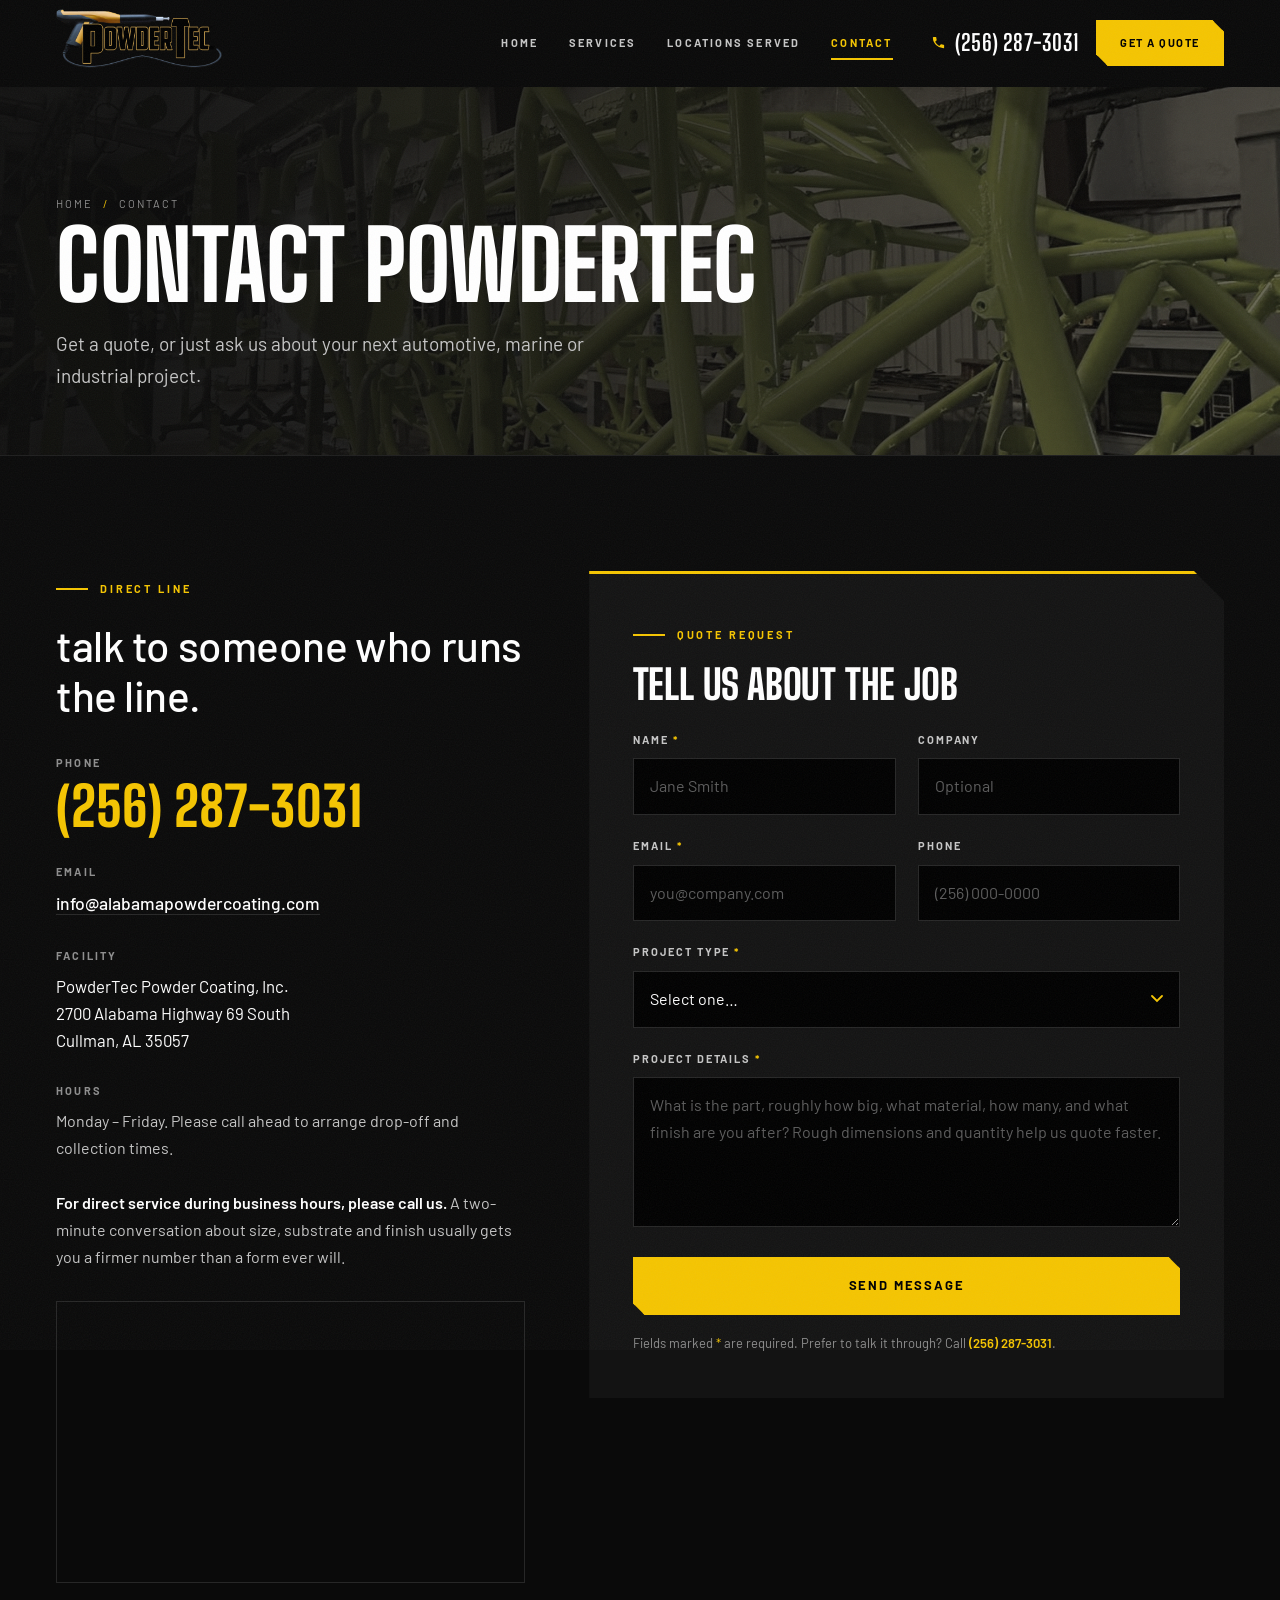
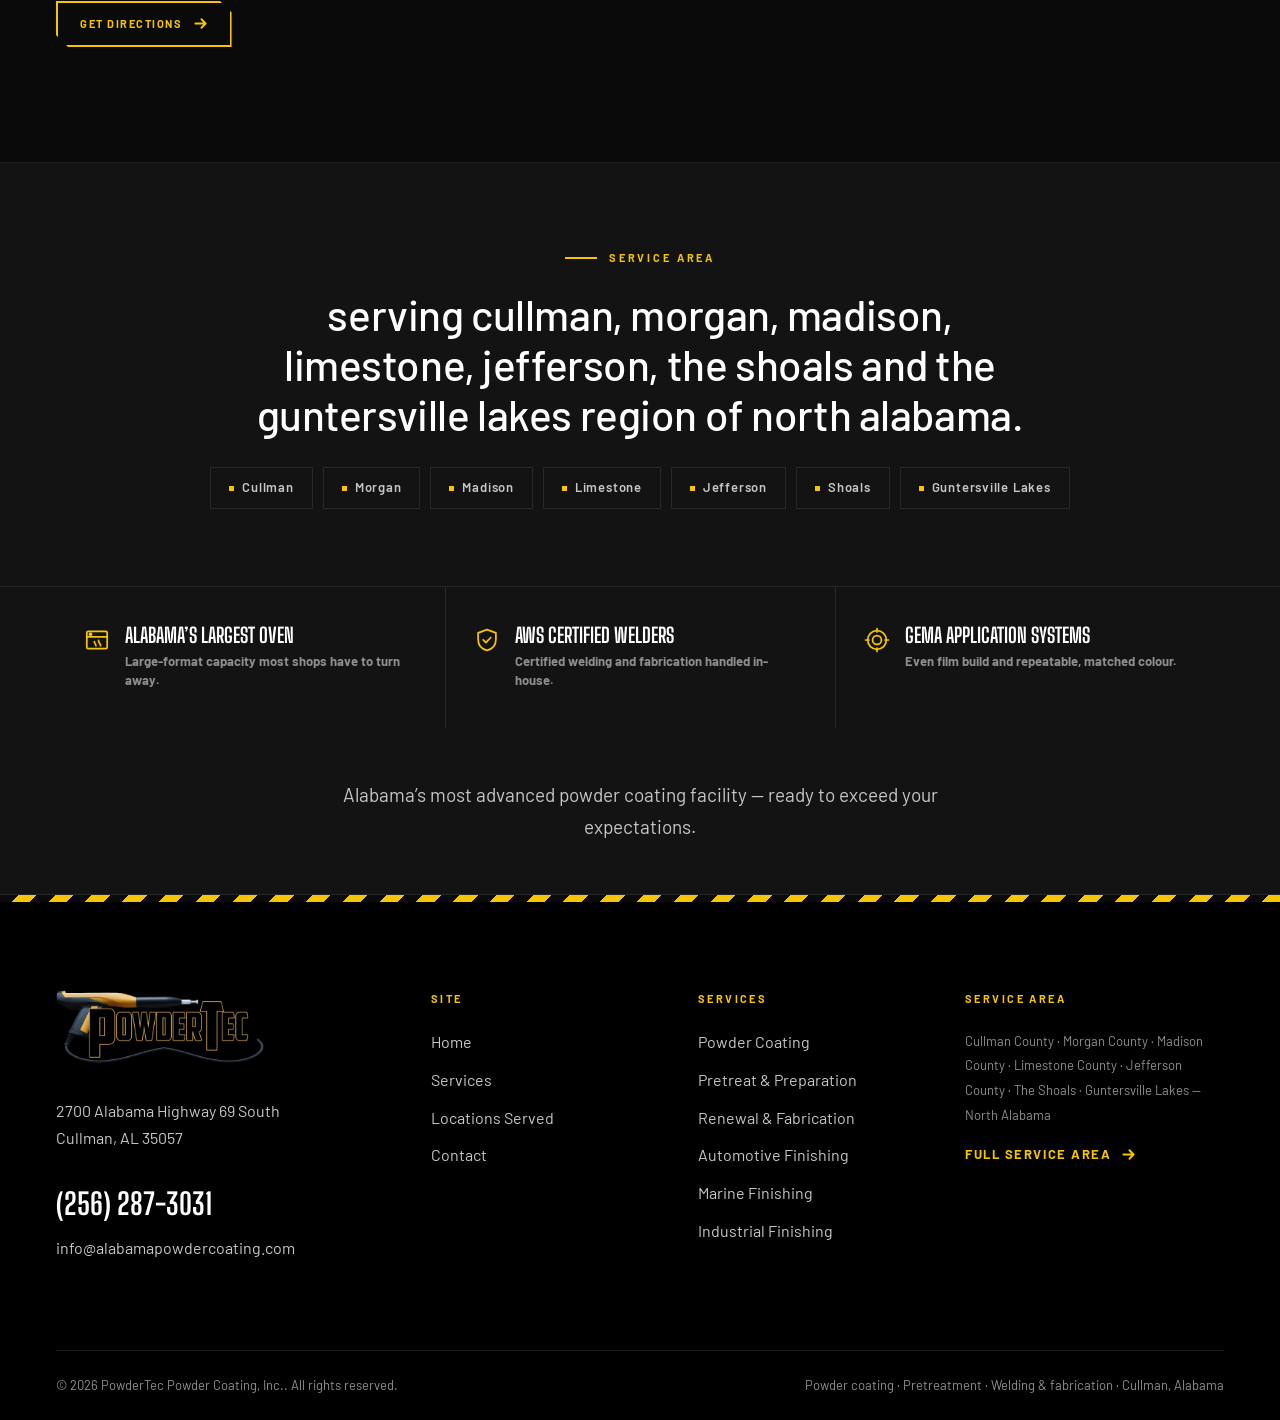
==== commit a881d361: "Use the real PowderTec logo in the header and footer The client supplied the original artwork (image" ====
--- a/contact/index.html
+++ b/contact/index.html
@@ -36,6 +36,7 @@
   "telephone": "+12562873031",
   "email": "info@alabamapowdercoating.com",
   "image": "https://www.alabamapowdercoating.com/images/rims.jpg",
+  "logo": "https://www.alabamapowdercoating.com/images/powdertec-logo.png",
   "priceRange": "$$",
   "address": {
     "@type": "PostalAddress",
@@ -53,7 +54,7 @@
 <a class="skip" href="#main">Skip to content</a>
 <header class="hdr" id="hdr">
 <div class="hdr__inner wrap wrap--wide">
-<a class="brand" href="../" aria-label="PowderTec Powder Coating, Inc. — home"><svg class="brand__bolt" viewBox="0 0 50 70" aria-hidden="true" focusable="false"><path d="M31 0 L3 42 L21 42 L12 70 L47 30 L27 30 Z"/></svg><span class="brand__word">Powder<em>Tec</em></span></a>
+<a class="brand" href="../" aria-label="PowderTec Powder Coating, Inc. — home"><img class="brand__mark" src="../images/powdertec-logo.png" alt="" width="560" height="226" decoding="async"></a>
 <nav class="nav" id="nav" aria-label="Main">
 <a href="../">Home</a><a href="../services/">Services</a><a href="../locations-served/">Locations Served</a><a href="../contact/" aria-current="page">Contact</a>
 <div class="nav__foot">
@@ -206,7 +207,7 @@
 <div class="foot__grid">
 
 <div class="foot__brand">
-<a class="brand" href="../" aria-label="PowderTec Powder Coating, Inc. — home"><svg class="brand__bolt" viewBox="0 0 50 70" aria-hidden="true" focusable="false"><path d="M31 0 L3 42 L21 42 L12 70 L47 30 L27 30 Z"/></svg><span class="brand__word">Powder<em>Tec</em></span></a>
+<a class="brand" href="../" aria-label="PowderTec Powder Coating, Inc. — home"><img class="brand__mark" src="../images/powdertec-logo.png" alt="" width="560" height="226" decoding="async"></a>
 <address>
 2700 Alabama Highway 69 South<br>Cullman, AL 35057<br><br>
 <a href="tel:+12562873031" class="foot__tel">(256) 287-3031</a>
--- a/assets/css/styles.css
+++ b/assets/css/styles.css
@@ -37,7 +37,7 @@
   --wrap: 1240px;
   --gut:  clamp(20px, 5vw, 56px);
   --sec:  clamp(76px, 9vw, 136px);
-  --hdr-h: 76px;
+  --hdr-h: 86px;
 
   /* motion */
   --ease: cubic-bezier(.22, .61, .36, 1);
@@ -249,31 +249,21 @@
 .brand {
   display: inline-flex;
   align-items: center;
-  gap: 9px;
   flex: none;
   text-decoration: none;
-  --brand-size: 1.85rem;
-}
-.brand__bolt {
+  /* tied to the header so the mark rescales with it at every breakpoint */
+  --brand-size: calc(var(--hdr-h) * .78);
+}
+.brand__mark {
+  display: block;
   width: auto;
-  height: calc(var(--brand-size) * 1.12);
-  fill: var(--yellow);
-  transform: skewX(-9deg);
-  transition: fill .22s var(--ease), transform .3s var(--ease);
-}
-.brand__word {
-  font-family: var(--display);
-  font-size: var(--brand-size);
-  font-weight: 800;
-  line-height: .9;
-  letter-spacing: .005em;
-  text-transform: uppercase;
-  color: var(--white);
-  transform: skewX(-9deg);
-  white-space: nowrap;
-}
-.brand__word em { font-style: normal; color: var(--yellow); }
-.brand:hover .brand__bolt { fill: var(--yellow-hi); transform: skewX(-9deg) translateY(-2px); }
+  height: var(--brand-size);
+  transition: transform .3s var(--ease), filter .3s var(--ease);
+}
+.brand:hover .brand__mark {
+  transform: translateY(-2px);
+  filter: drop-shadow(0 3px 14px rgba(245, 197, 0, .38));
+}
 
 .nav { display: flex; align-items: center; gap: clamp(18px, 2.4vw, 34px); margin-left: auto; }
 .nav a {
@@ -386,7 +376,7 @@
   color: var(--yellow);
   margin-bottom: 20px;
 }
-.foot__brand .brand { --brand-size: 2.2rem; margin-bottom: 22px; }
+.foot__brand .brand { --brand-size: clamp(62px, 8vw, 84px); margin-bottom: 24px; }
 .foot address { font-style: normal; color: var(--fog); }
 .foot__links li + li { margin-top: 11px; }
 .foot__links a, .foot address a {
@@ -873,7 +863,7 @@
 }
 
 @media (max-width: 1024px) {
-  :root { --hdr-h: 68px; }
+  :root { --hdr-h: 74px; }
 
   .burger { display: block; }
   .hdr__cta { display: none; }
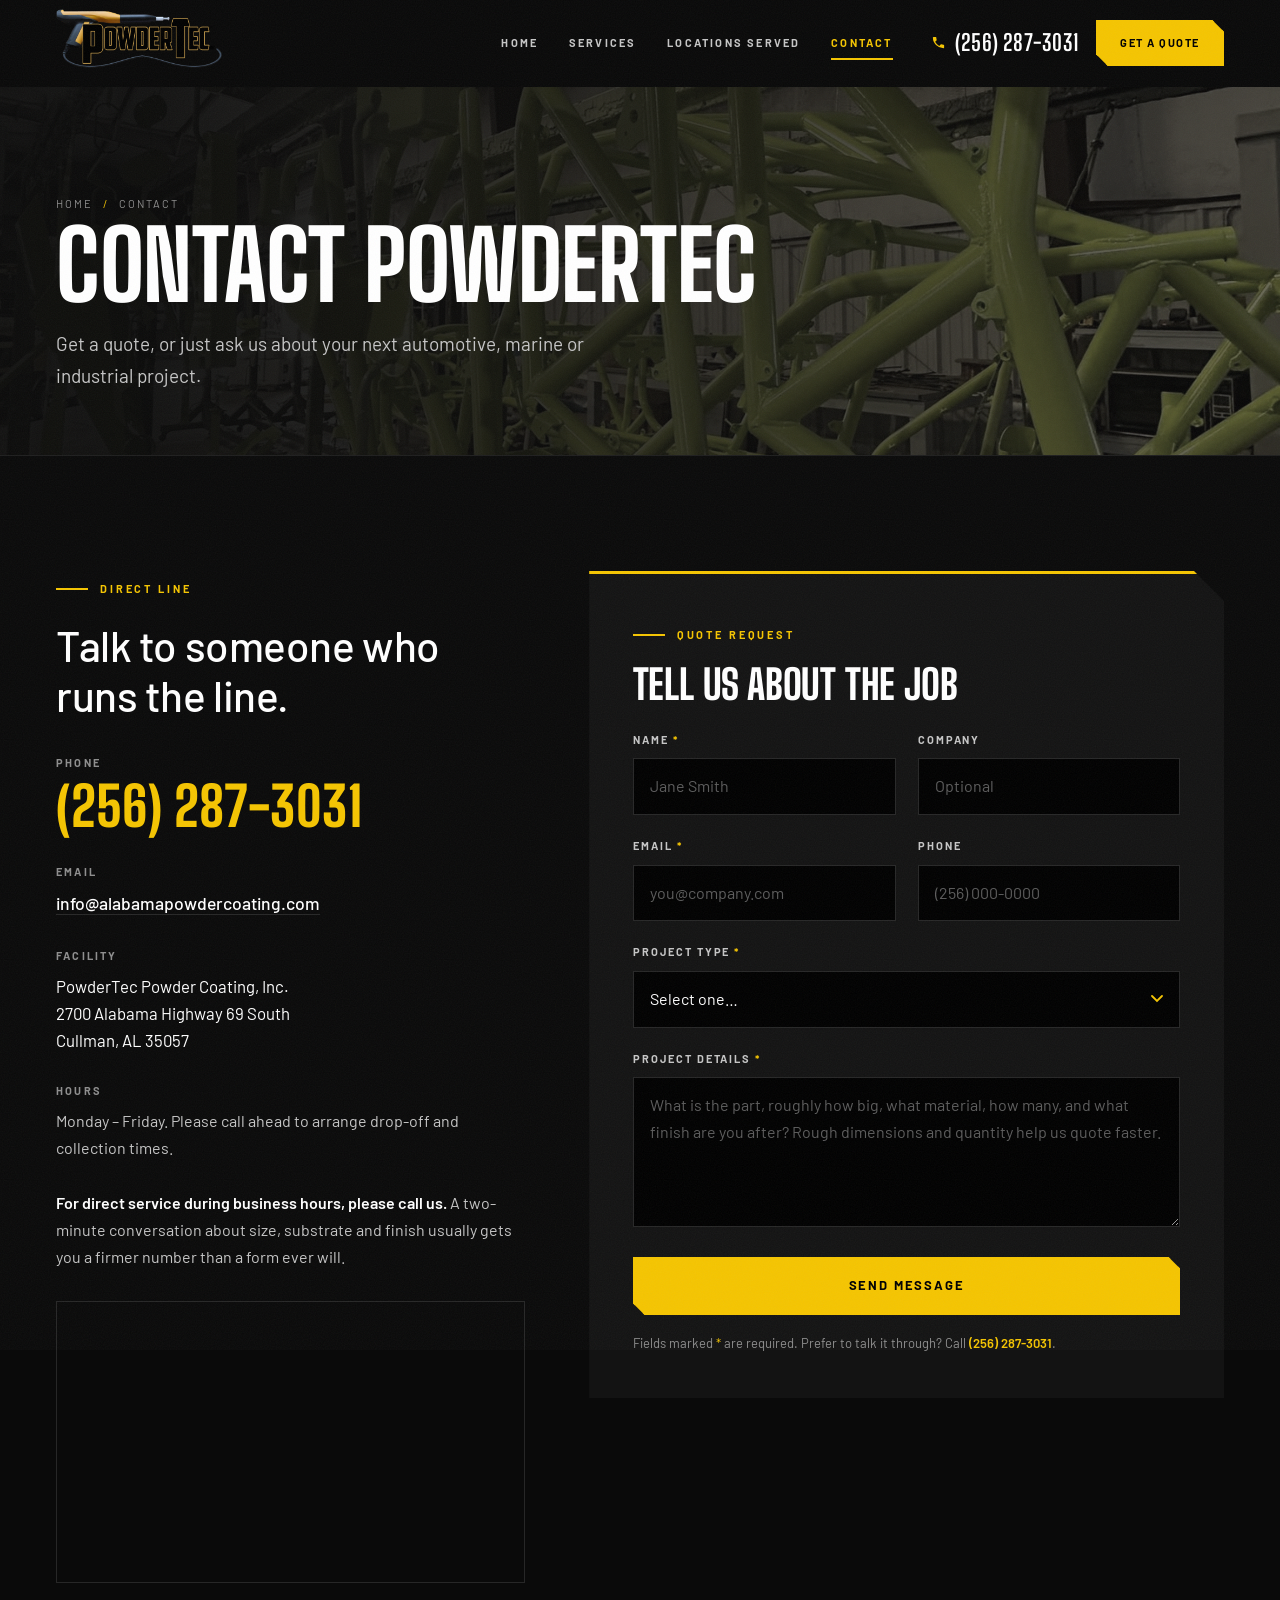
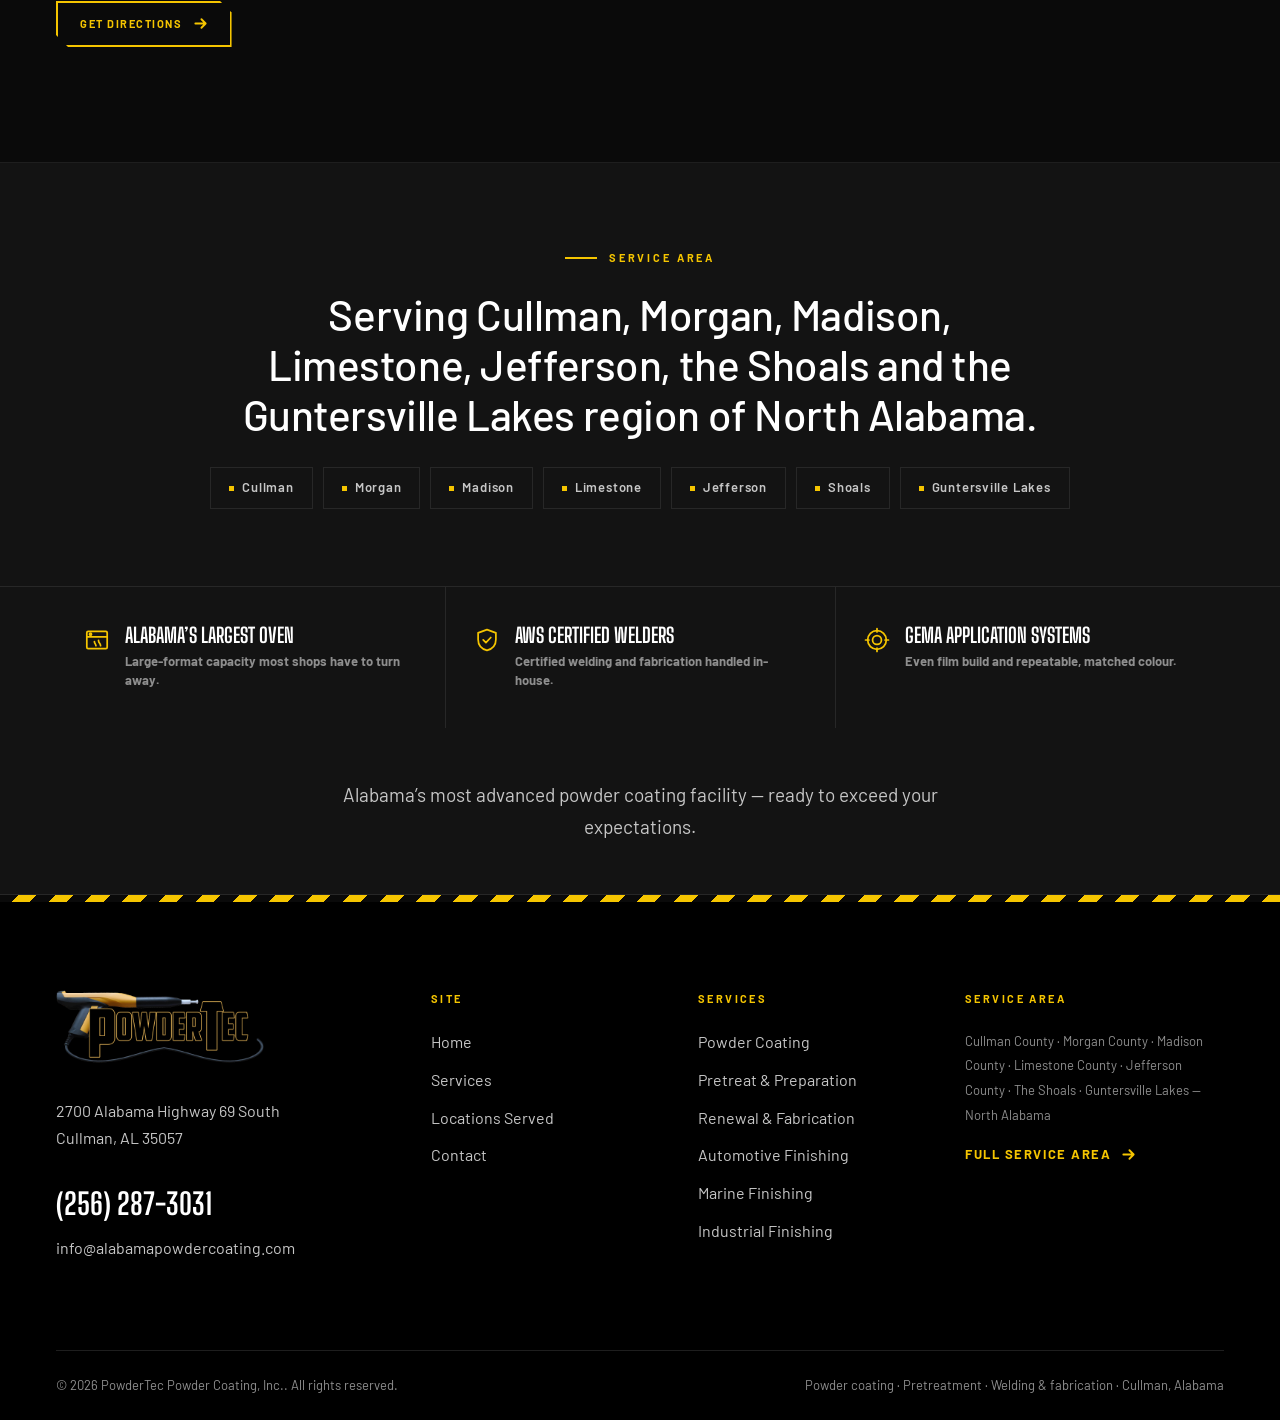
==== commit c2c1c0d6: "Capitalize the counter-headings instead of forcing lowercase The `.lower` counter-headings were writ" ====
--- a/contact/index.html
+++ b/contact/index.html
@@ -92,7 +92,7 @@
 
 <div data-reveal>
 <p class="eyebrow">Direct line</p>
-<h2 class="lower" style="margin-bottom:34px">talk to someone who runs the line.</h2>
+<h2 class="lower" style="margin-bottom:34px">Talk to someone who runs the line.</h2>
 
 <dl class="info">
 <dt>Phone</dt>
@@ -182,7 +182,7 @@
 <section class="section--tight" style="border-top:1px solid var(--line-soft);background:var(--panel)">
 <div class="wrap wrap--wide" style="text-align:center">
 <p class="eyebrow eyebrow--center">Service area</p>
-<p class="lower" style="max-width:34ch;margin-inline:auto">serving cullman, morgan, madison, limestone, jefferson, the shoals and the guntersville lakes region of north alabama.</p>
+<p class="lower" style="max-width:34ch;margin-inline:auto">Serving Cullman, Morgan, Madison, Limestone, Jefferson, the Shoals and the Guntersville Lakes region of North Alabama.</p>
 <ul class="tags" style="justify-content:center;margin-top:28px">
 <li><a class="tag" href="../locations-served/">Cullman</a></li><li><a class="tag" href="../locations-served/">Morgan</a></li><li><a class="tag" href="../locations-served/">Madison</a></li><li><a class="tag" href="../locations-served/">Limestone</a></li><li><a class="tag" href="../locations-served/">Jefferson</a></li><li><a class="tag" href="../locations-served/">Shoals</a></li><li><a class="tag" href="../locations-served/">Guntersville Lakes</a></li>
 </ul>
--- a/assets/css/styles.css
+++ b/assets/css/styles.css
@@ -106,11 +106,10 @@
 .display--1    { font-size: var(--fs-h1); }
 .display--2    { font-size: var(--fs-h2); }
 
-/* the deliberate counterpoint: lowercase, wide, light */
+/* the deliberate counterpoint: sentence case, wide, light */
 .lower {
   font-family: var(--body);
   font-weight: 500;
-  text-transform: lowercase;
   letter-spacing: -0.01em;
   line-height: 1.18;
   font-size: clamp(1.6rem, 3.6vw, 2.65rem);
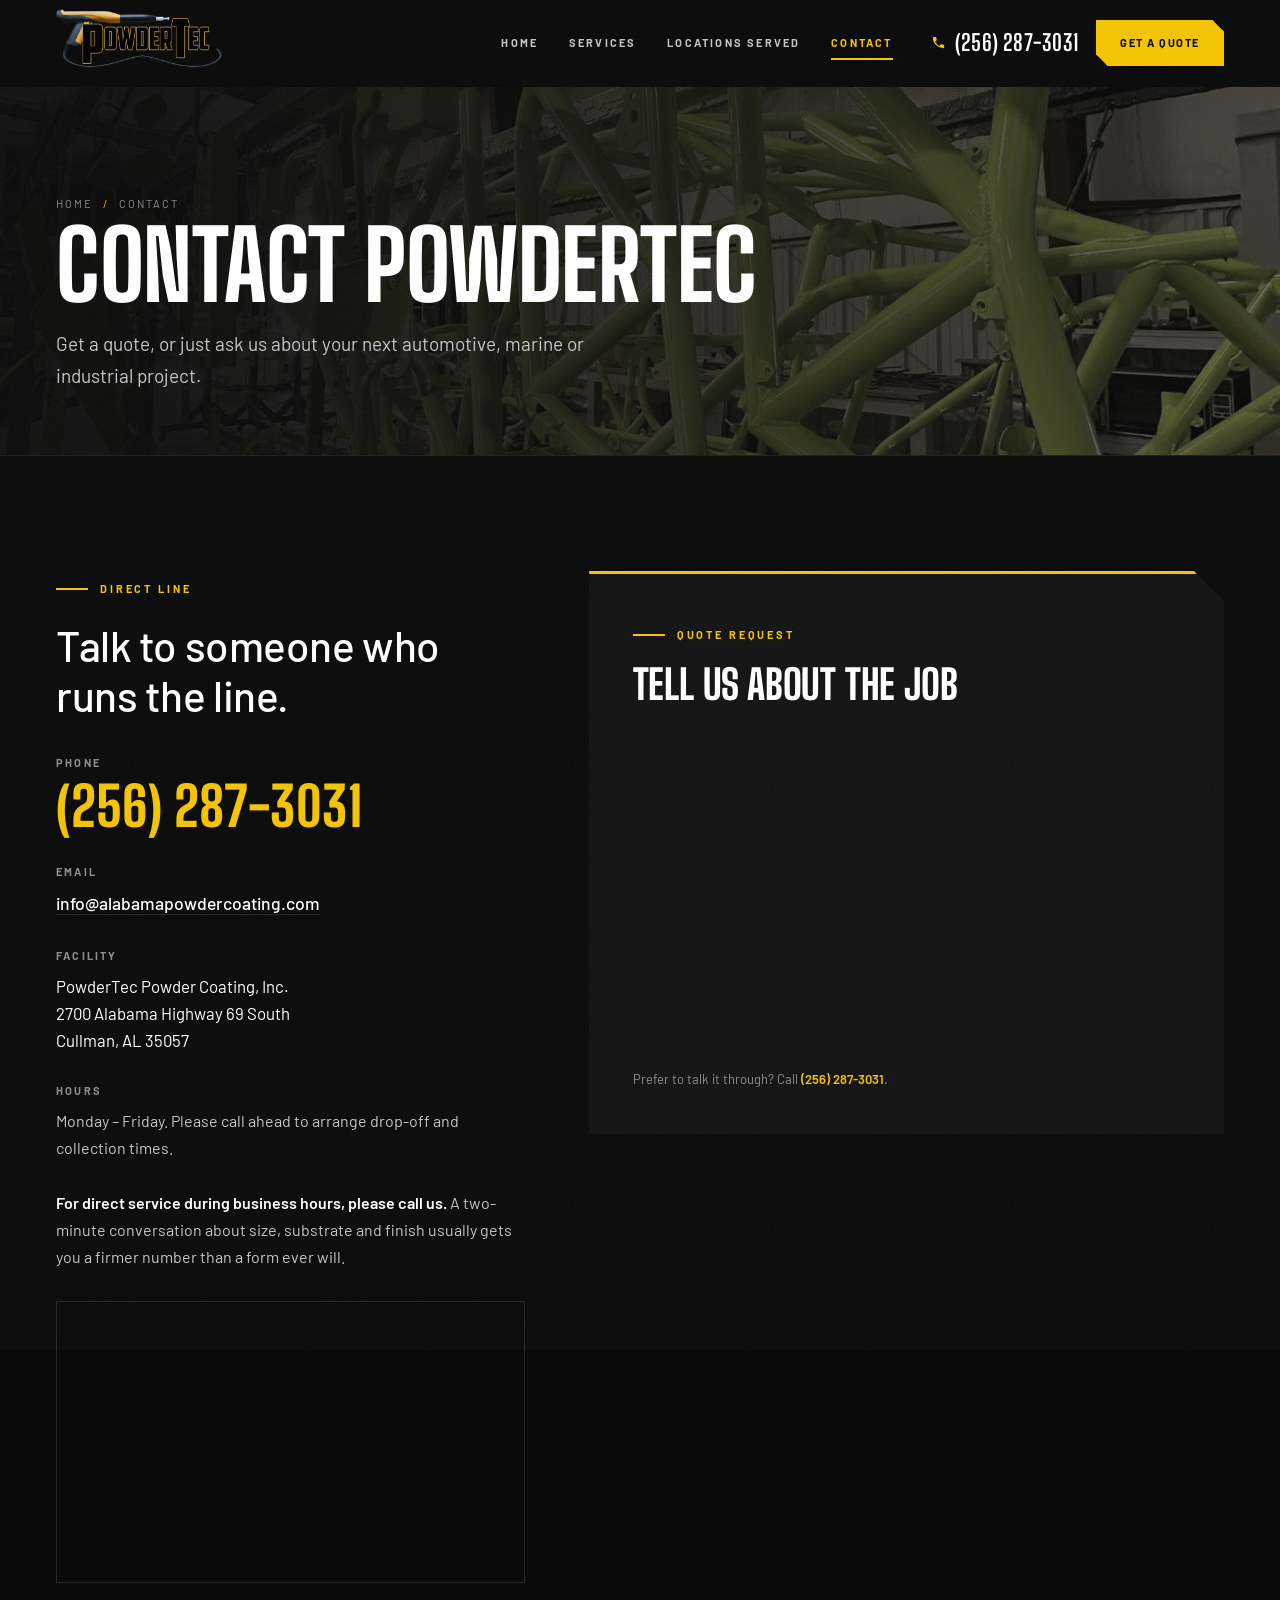
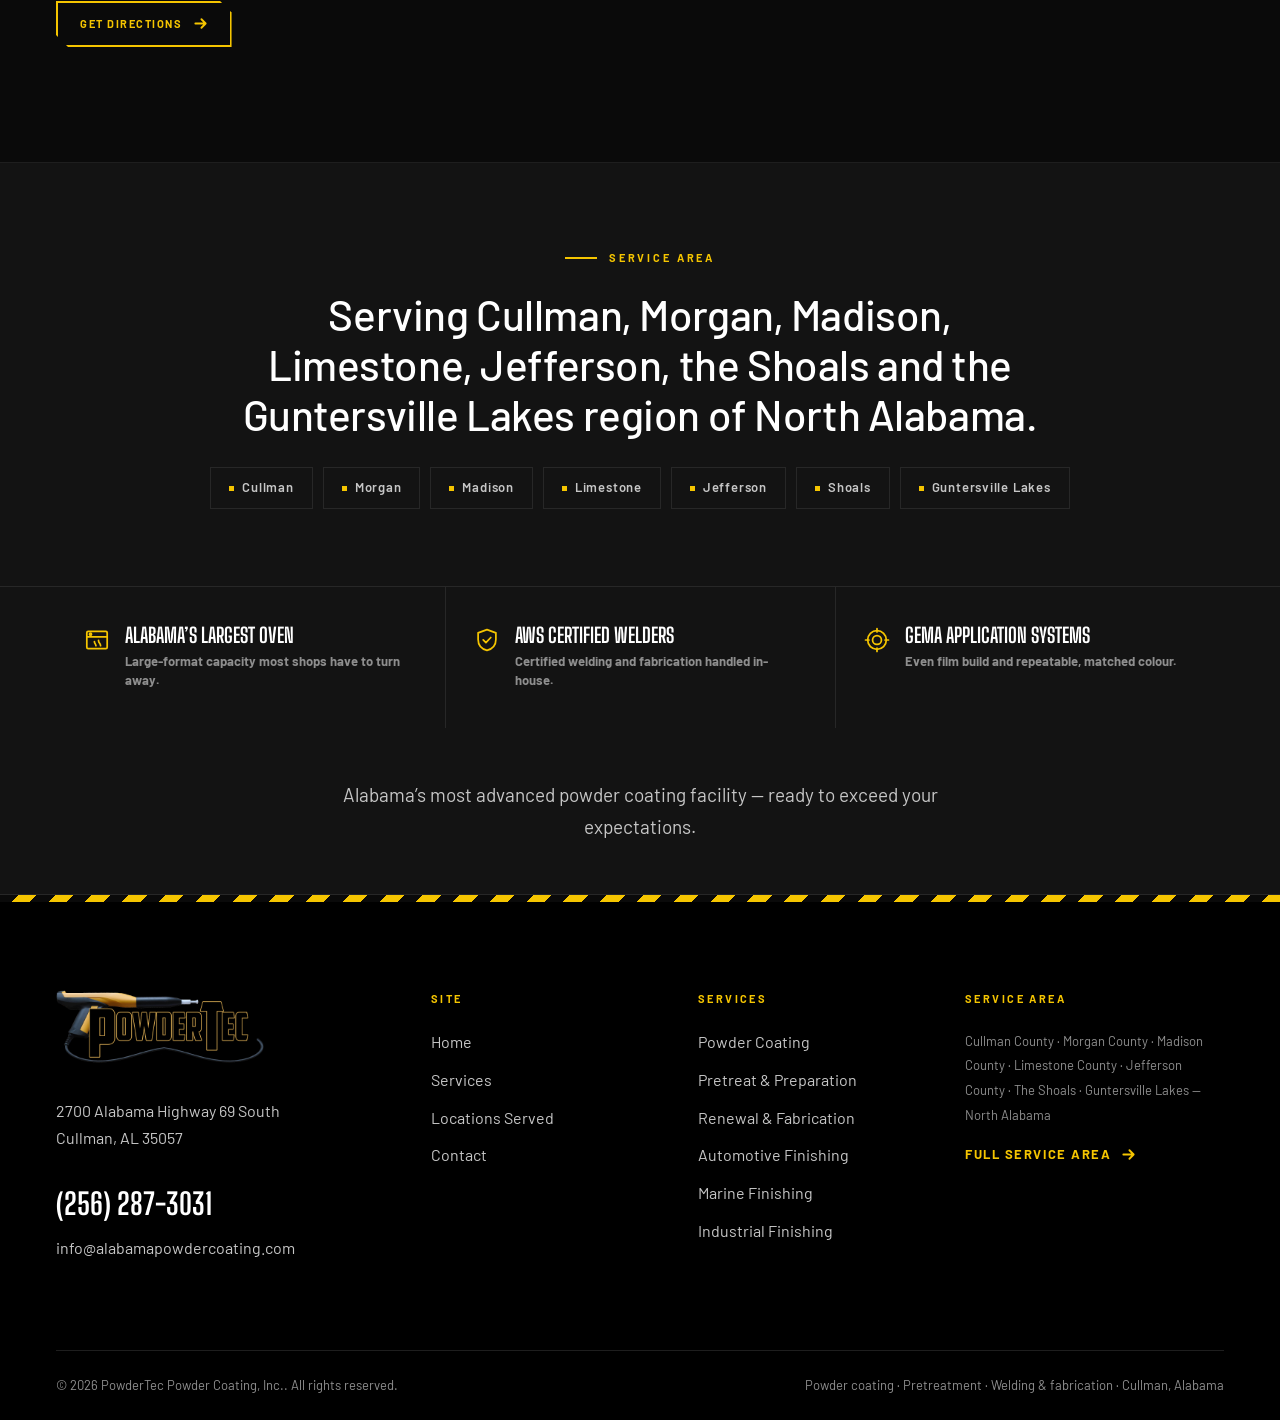
==== commit a316c86b: "Replace the hand-built quote form with the Jotform embed The contact page now loads the hosted Jotfo" ====
--- a/contact/index.html
+++ b/contact/index.html
@@ -119,59 +119,19 @@
 </div>
 
 <div data-reveal style="--d:120ms">
-<form class="form" id="quote-form" novalidate>
+<div class="form">
 <p class="eyebrow">Quote request</p>
 <h2 class="display display--2" style="font-size:clamp(1.9rem,3.2vw,2.6rem);margin-bottom:28px">Tell us about the job</h2>
 
-<p class="form__status"></p>
-
-<div class="form__row">
-<div class="field">
-<label for="f-name">Name <span class="req" aria-hidden="true">*</span></label>
-<input id="f-name" name="name" type="text" autocomplete="name" required placeholder="Jane Smith">
-<p class="err" id="e-name"></p>
-</div>
-<div class="field">
-<label for="f-company">Company</label>
-<input id="f-company" name="company" type="text" autocomplete="organization" placeholder="Optional">
-<p class="err"></p>
-</div>
-</div>
-
-<div class="form__row">
-<div class="field">
-<label for="f-email">Email <span class="req" aria-hidden="true">*</span></label>
-<input id="f-email" name="email" type="email" autocomplete="email" required placeholder="you@company.com">
-<p class="err"></p>
-</div>
-<div class="field">
-<label for="f-phone">Phone</label>
-<input id="f-phone" name="phone" type="tel" autocomplete="tel" placeholder="(256) 000-0000">
-<p class="err"></p>
-</div>
-</div>
-
-<div class="field">
-<label for="f-project">Project type <span class="req" aria-hidden="true">*</span></label>
-<select id="f-project" name="project" required>
-<option value="">Select one&#8230;</option>
-<option>Automotive</option>
-<option>Marine</option>
-<option>Industrial</option>
-<option>Other</option>
-</select>
-<p class="err"></p>
-</div>
-
-<div class="field">
-<label for="f-message">Project details <span class="req" aria-hidden="true">*</span></label>
-<textarea id="f-message" name="message" required placeholder="What is the part, roughly how big, what material, how many, and what finish are you after? Rough dimensions and quantity help us quote faster."></textarea>
-<p class="err"></p>
-</div>
-
-<button class="btn btn--wide" type="submit">Send Message</button>
-<p class="form__note">Fields marked <span class="yel">*</span> are required. Prefer to talk it through? Call <a class="yel" href="tel:+12562873031" style="text-decoration:none;font-weight:600">(256) 287-3031</a>.</p>
-</form>
+<div class="form__embed">
+<script type="text/javascript" src="https://form.jotform.com/jsform/262398011058052"></script>
+<noscript>
+<p class="prose">Our quote form needs JavaScript to load. Email <a class="yel" href="mailto:info@alabamapowdercoating.com">info@alabamapowdercoating.com</a> or call <a class="yel" href="tel:+12562873031">(256) 287-3031</a> and we will take the details over the phone.</p>
+</noscript>
+</div>
+
+<p class="form__note">Prefer to talk it through? Call <a class="yel" href="tel:+12562873031" style="text-decoration:none;font-weight:600">(256) 287-3031</a>.</p>
+</div>
 </div>
 
 </div>
--- a/assets/css/styles.css
+++ b/assets/css/styles.css
@@ -796,46 +796,9 @@
 
 /* form */
 .form { background: var(--panel); padding: clamp(28px, 3.4vw, 46px); clip-path: polygon(0 0, calc(100% - 30px) 0, 100% 30px, 100% 100%, 0 100%); border-top: 3px solid var(--yellow); }
-.field { margin-bottom: 22px; }
-.field label {
-  display: block;
-  font-size: var(--fs-xs); font-weight: 700; letter-spacing: .18em;
-  text-transform: uppercase; color: var(--fog); margin-bottom: 9px;
-}
-.field label .req { color: var(--yellow); }
-.field input, .field select, .field textarea {
-  width: 100%;
-  padding: 14px 16px;
-  background: var(--ink);
-  border: 1px solid var(--line);
-  color: var(--white);
-  font-size: 1rem;
-  transition: border-color .2s var(--ease), box-shadow .2s var(--ease);
-  border-radius: 0;
-  appearance: none;
-}
-.field textarea { min-height: 150px; resize: vertical; }
-.field select {
-  background-image: url("data:image/svg+xml,%3Csvg xmlns='http://www.w3.org/2000/svg' viewBox='0 0 12 8'%3E%3Cpath d='M1 1l5 5 5-5' stroke='%23F5C500' stroke-width='1.8' fill='none' stroke-linecap='round'/%3E%3C/svg%3E");
-  background-repeat: no-repeat;
-  background-position: right 16px center;
-  background-size: 12px;
-  padding-right: 44px;
-  cursor: pointer;
-}
-.field input::placeholder, .field textarea::placeholder { color: #5C5C5C; }
-.field input:focus, .field select:focus, .field textarea:focus {
-  outline: none;
-  border-color: var(--yellow);
-  box-shadow: 0 0 0 1px var(--yellow);
-}
-.field .err { display: none; margin-top: 8px; font-size: var(--fs-sm); font-weight: 600; color: var(--yellow); }
-.field.is-bad input, .field.is-bad select, .field.is-bad textarea { border-color: var(--yellow); }
-.field.is-bad .err { display: block; }
-.form__row { display: grid; grid-template-columns: 1fr 1fr; gap: 0 22px; }
+.form__embed { min-height: 320px; }
+.form__embed iframe { display: block; width: 100% !important; min-width: 100% !important; border: 0; }
 .form__note { margin-top: 18px; font-size: var(--fs-sm); color: var(--fog-dim); }
-.form__status { display: none; margin-bottom: 22px; padding: 16px 18px; border-left: 3px solid var(--yellow); background: var(--ink); color: var(--white); font-size: var(--fs-sm); }
-.form__status.is-on { display: block; }
 
 /* ---------- 19. Reveal ---------- */
 .js [data-reveal] {
@@ -933,7 +896,6 @@
   .cred:first-child { border-top: 0; }
   .spec { grid-template-columns: 1fr; gap: 10px; }
   .grid--4 { grid-template-columns: 1fr; }
-  .form__row { grid-template-columns: 1fr; }
   .hero__acts { flex-direction: column; align-items: stretch; }
   .hero__acts .btn { width: 100%; }
   .foot__bar { flex-direction: column; align-items: flex-start; }
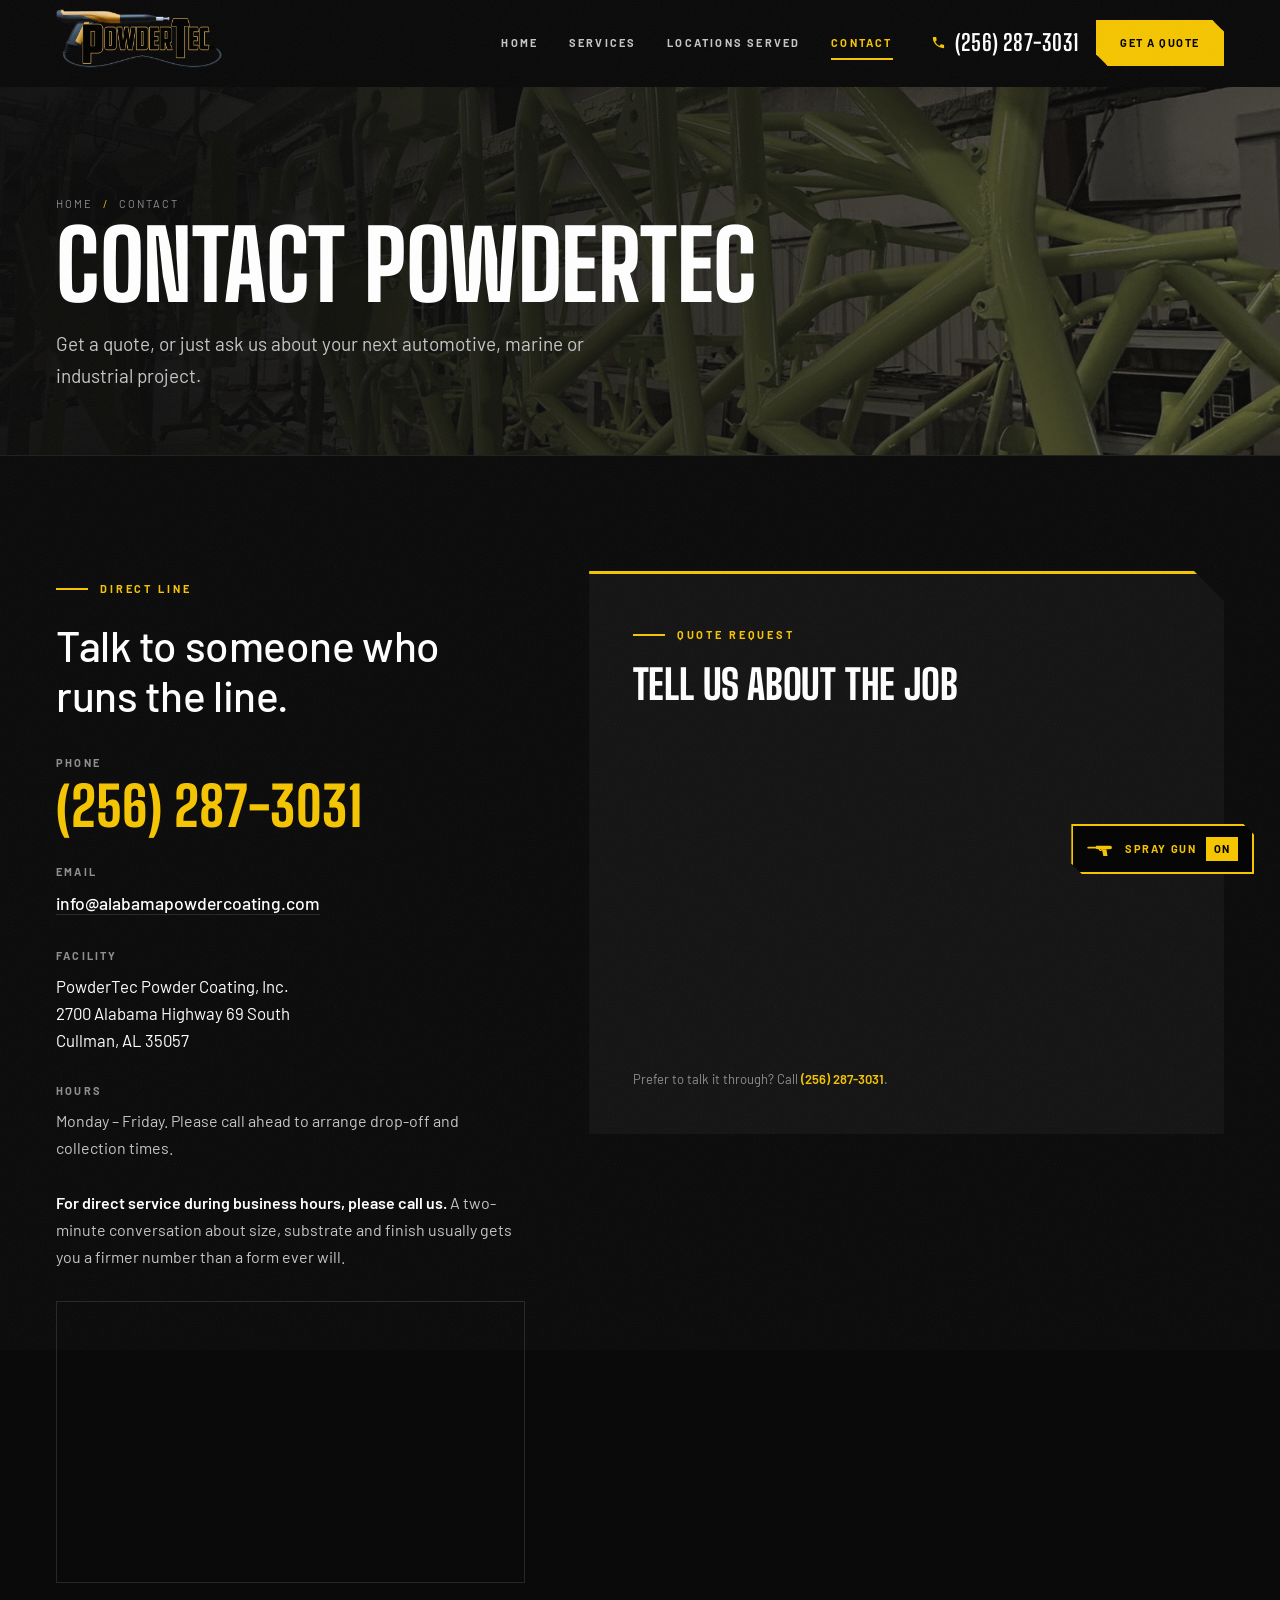
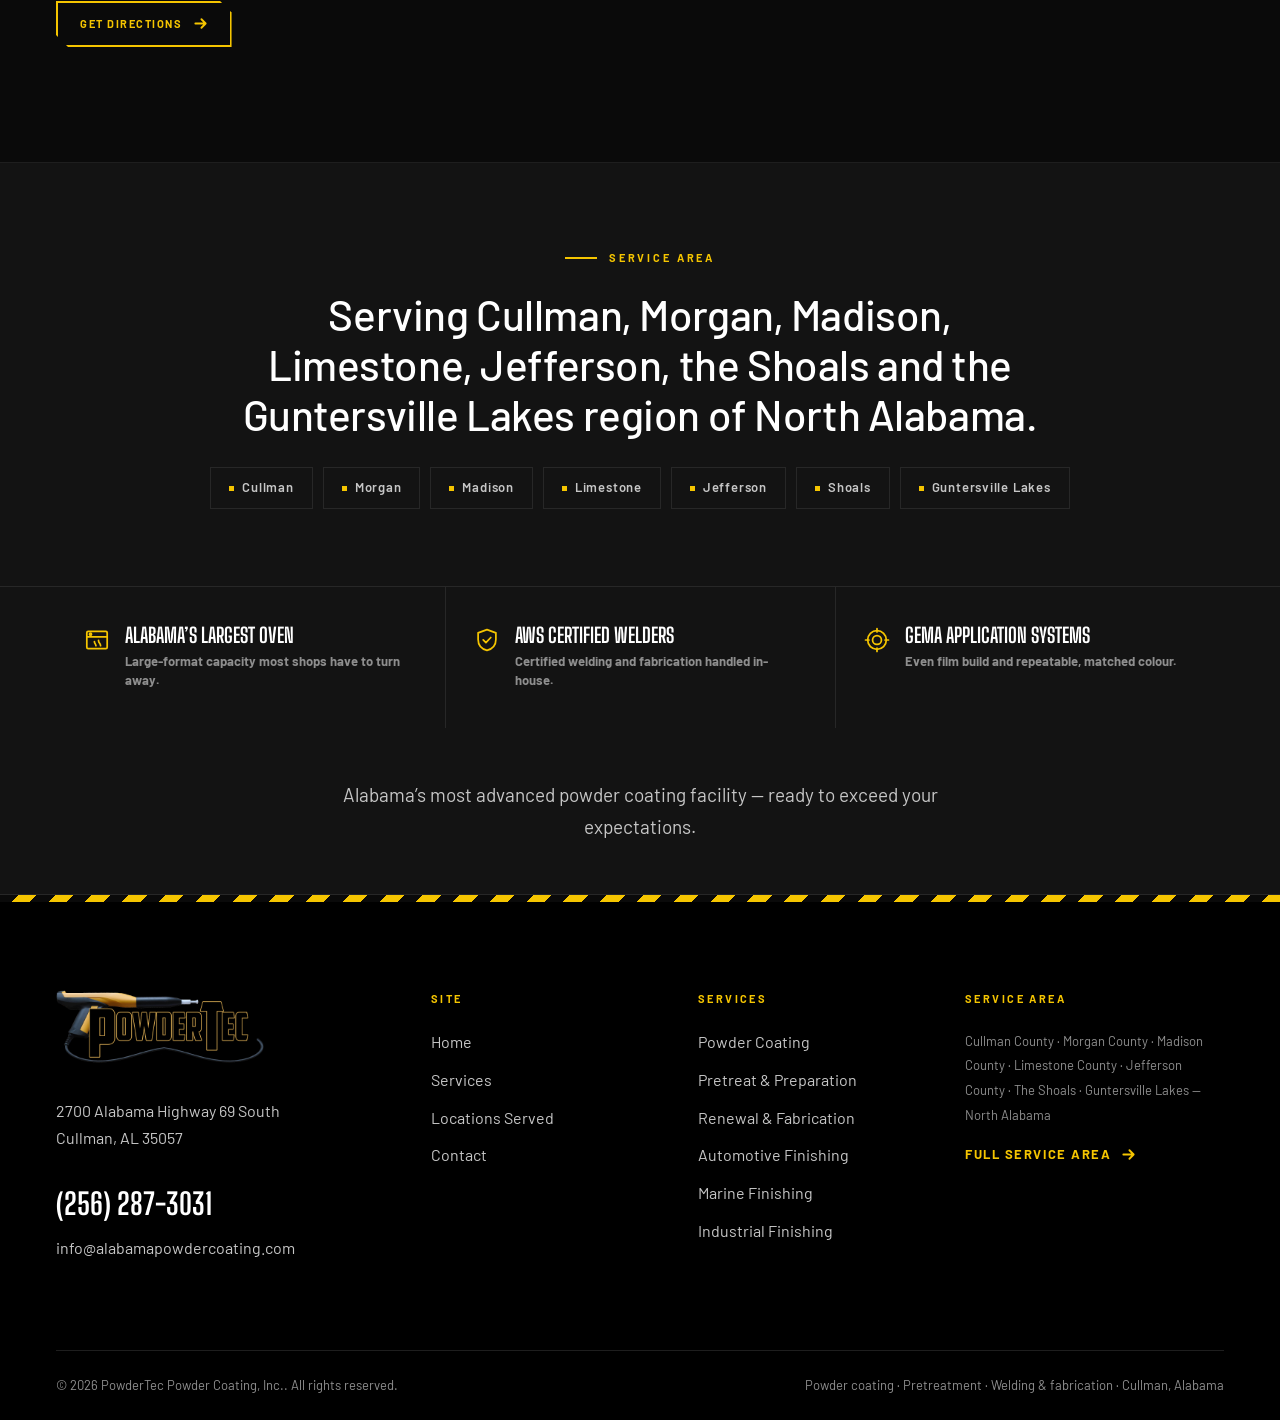
==== commit 08faac88: "Add a sticky off switch for the powder-gun cursor A button pinned to the bottom-right corner reads S" ====
--- a/contact/index.html
+++ b/contact/index.html
@@ -111,7 +111,7 @@
 
 <p class="prose" style="color:var(--fog)"><strong>For direct service during business hours, please call us.</strong> A two-minute conversation about size, substrate and finish usually gets you a firmer number than a form ever will.</p>
 
-<div class="mapframe" style="margin-top:30px">
+<div class="mapframe" data-no-gun style="margin-top:30px">
 <iframe title="Map showing the PowderTec facility area in Cullman, Alabama" loading="lazy" referrerpolicy="no-referrer-when-downgrade"
 src="https://www.openstreetmap.org/export/embed.html?bbox=-86.9400%2C34.0900%2C-86.7500%2C34.2300&amp;layer=mapnik"></iframe>
 </div>
@@ -119,7 +119,7 @@
 </div>
 
 <div data-reveal style="--d:120ms">
-<div class="form">
+<div class="form" data-no-gun>
 <p class="eyebrow">Quote request</p>
 <h2 class="display display--2" style="font-size:clamp(1.9rem,3.2vw,2.6rem);margin-bottom:28px">Tell us about the job</h2>
 
@@ -207,6 +207,31 @@
 <a class="dock__quote" href="../contact/">Get a Quote</a>
 </div>
 </div>
+<div class="pg-coat" id="pg-coat" aria-hidden="true"></div>
+<div class="pg-spray" id="pg-spray" aria-hidden="true"></div>
+<svg class="pg-gun" id="pg-gun" viewBox="0 0 190 120" aria-hidden="true" focusable="false">
+<g class="pg-gun__rig">
+<rect class="pg-y" x="5" y="44" width="62" height="13" rx="4"/>
+<rect class="pg-k" x="0" y="46" width="13" height="9" rx="2"/>
+<path class="pg-y" d="M65 38 L151 38 Q168 38 168 48 L168 54 Q168 62 151 62 L73 62 Q60 62 60 54 L60 46 Q60 38 65 38 Z"/>
+<rect class="pg-k" x="148" y="42" width="20" height="16" rx="4"/>
+<path class="pg-y" d="M101 61 L132 61 L139 108 L111 108 Z"/>
+<path class="pg-k" d="M108 70 L127 70 L133 101 L115 101 Z"/>
+<path class="pg-line" d="M82 60 Q90 76 103 64"/>
+</g>
+</svg>
+<button class="pg-toggle" id="pg-toggle" type="button" data-no-gun aria-pressed="true"
+title="Turn the spray-gun cursor off">
+<svg class="pg-toggle__gun" viewBox="0 0 190 120" aria-hidden="true" focusable="false"><rect class="pg-y" x="5" y="44" width="62" height="13" rx="4"/>
+<rect class="pg-k" x="0" y="46" width="13" height="9" rx="2"/>
+<path class="pg-y" d="M65 38 L151 38 Q168 38 168 48 L168 54 Q168 62 151 62 L73 62 Q60 62 60 54 L60 46 Q60 38 65 38 Z"/>
+<rect class="pg-k" x="148" y="42" width="20" height="16" rx="4"/>
+<path class="pg-y" d="M101 61 L132 61 L139 108 L111 108 Z"/>
+<path class="pg-k" d="M108 70 L127 70 L133 101 L115 101 Z"/>
+<path class="pg-line" d="M82 60 Q90 76 103 64"/></svg>
+<span>Spray Gun</span>
+<span class="pg-toggle__state" id="pg-toggle-state">On</span>
+</button>
 <script src="../assets/js/site.js" defer></script>
 </body>
 </html>
--- a/assets/css/styles.css
+++ b/assets/css/styles.css
@@ -816,7 +816,156 @@
   *, *::before, *::after { animation-duration: .01ms !important; transition-duration: .01ms !important; }
 }
 
-/* ---------- 20. Responsive ---------- */
+/* ---------- 20. Powder-gun cursor ---------- */
+/* Desktop-only garnish. site.js adds .pg-on to <html> after the first mouse
+   move, so touch, keyboard-first and no-JS visitors never lose their pointer.
+   .pg-rest hands the native cursor back over fields, iframes and anything
+   marked [data-no-gun] — those need a real caret more than a gimmick. */
+html.pg-on:not(.pg-rest),
+html.pg-on:not(.pg-rest) * { cursor: none; }
+
+/* holding the trigger is a drag, which would otherwise paint the page in
+   selection highlight — selection comes back the moment it is released */
+html.pg-firing, html.pg-firing * { -webkit-user-select: none; user-select: none; }
+
+.pg-gun {
+  position: fixed;
+  left: 0; top: 0;
+  width: 100px; height: 70px;
+  z-index: 1100;
+  display: none;
+  pointer-events: none;
+  will-change: transform;
+  filter: drop-shadow(0 4px 10px rgba(0, 0, 0, .55));
+}
+.pg-on .pg-gun { display: block; }
+.pg-on.pg-rest .pg-gun { display: none; }
+
+.pg-gun .pg-y    { fill: var(--yellow); stroke: #0B0B0B; stroke-width: 5; }
+.pg-gun .pg-k    { fill: #303030; }
+.pg-gun .pg-line { fill: none; stroke: #0B0B0B; stroke-width: 6; stroke-linecap: round; }
+
+/* the gun kicks back a touch while the trigger is held */
+.pg-gun__rig { transform-origin: 168px 50px; }
+.pg-on.pg-firing .pg-gun__rig { animation: pgRecoil .09s linear infinite alternate; }
+@keyframes pgRecoil {
+  from { transform: translateX(0)   rotate(0deg); }
+  to   { transform: translateX(3px) rotate(-.7deg); }
+}
+
+/* two layers: coating settles behind the chrome, flying powder in front */
+.pg-coat, .pg-spray {
+  position: fixed;
+  inset: 0;
+  overflow: hidden;
+  pointer-events: none;
+}
+.pg-coat  { z-index: 700; }
+.pg-spray { z-index: 1000; }
+
+/* flying powder */
+.pg-dust {
+  position: absolute;
+  width: 5px; height: 5px;
+  border-radius: 50%;
+  background: var(--yellow-hi);
+  box-shadow: 0 0 4px rgba(255, 213, 0, .8), 0 0 8px rgba(255, 213, 0, .4);
+  animation: pgDust .55s ease-out forwards;
+}
+@keyframes pgDust {
+  from { opacity: 1; transform: translate(0, 0) scale(1); }
+  to   { opacity: 0; transform: translate(var(--mx), var(--my)) scale(.15); }
+}
+
+/* coating that lands on the page — clears itself after ten seconds */
+.pg-splotch {
+  position: absolute;
+  border-radius: 48% 52% 46% 54% / 55% 42% 58% 45%;
+  background: var(--yellow);
+  box-shadow: 0 0 3px rgba(245, 197, 0, .4);
+  opacity: .88;
+  animation: pgCoat 10s linear forwards;
+}
+@keyframes pgCoat {
+  0%   { opacity: 0;   transform: rotate(var(--rot)) scale(.25); }
+  4%   { opacity: .88; transform: rotate(var(--rot)) scale(1); }
+  90%  { opacity: .88; transform: rotate(var(--rot)) scale(1); }
+  100% { opacity: 0;   transform: rotate(var(--rot)) scale(.9); }
+}
+
+.pg-fleck {
+  position: absolute;
+  border-radius: 50%;
+  background: var(--yellow);
+  opacity: .7;
+  animation: pgFleck 10s linear forwards;
+}
+@keyframes pgFleck {
+  0%   { opacity: 0; }
+  4%   { opacity: .7; }
+  90%  { opacity: .7; }
+  100% { opacity: 0; }
+}
+
+/* the off switch — shown only where the gun can actually run (.pg-ready),
+   so it never appears on touch, under reduced motion, or without JS */
+.pg-toggle {
+  display: none;
+  position: fixed;
+  right: clamp(14px, 2vw, 26px);
+  bottom: clamp(14px, 2vw, 26px);
+  z-index: 1150;
+  align-items: center;
+  gap: 10px;
+  padding: 11px 14px;
+  background: rgba(6, 6, 6, .94);
+  backdrop-filter: blur(10px);
+  -webkit-backdrop-filter: blur(10px);
+  border: 2px solid var(--yellow);
+  color: var(--yellow);
+  font-family: var(--body);
+  font-size: var(--fs-xs);
+  font-weight: 700;
+  letter-spacing: .14em;
+  text-transform: uppercase;
+  cursor: pointer;
+  clip-path: polygon(0 0, calc(100% - 11px) 0, 100% 11px, 100% 100%, 11px 100%, 0 calc(100% - 11px));
+  transition: background .22s var(--ease), color .22s var(--ease),
+              border-color .22s var(--ease), transform .22s var(--ease);
+}
+html.pg-ready .pg-toggle { display: flex; }
+.pg-toggle:hover { transform: translateY(-2px); }
+.pg-toggle:active { transform: translateY(0); }
+
+.pg-toggle__gun { width: 28px; height: 18px; flex: none; }
+.pg-toggle .pg-y    { fill: currentColor; stroke: none; }
+.pg-toggle .pg-k    { fill: currentColor; opacity: .5; }
+.pg-toggle .pg-line { fill: none; stroke: currentColor; stroke-width: 9; stroke-linecap: round; }
+
+.pg-toggle__state {
+  padding: 3px 8px;
+  background: var(--yellow);
+  color: var(--ink);
+  letter-spacing: .1em;
+}
+
+/* switched off: the control stays plainly visible, just no longer live */
+.pg-toggle[aria-pressed="false"] { border-color: var(--line); color: var(--fog-dim); }
+.pg-toggle[aria-pressed="false"]:hover { border-color: var(--yellow); color: var(--yellow); }
+.pg-toggle[aria-pressed="false"] .pg-toggle__state { background: var(--fog-dim); }
+.pg-toggle[aria-pressed="false"]:hover .pg-toggle__state { background: var(--yellow); }
+
+@media (prefers-reduced-motion: reduce) {
+  .pg-gun, .pg-coat, .pg-spray, .pg-toggle { display: none !important; }
+  html.pg-on, html.pg-on * { cursor: auto; }
+}
+
+@media print {
+  .pg-gun, .pg-coat, .pg-spray, .pg-toggle { display: none !important; }
+}
+
+
+/* ---------- 21. Responsive ---------- */
 @media (max-width: 1160px) {
   .creds__grid:not(.creds__grid--3) { grid-template-columns: repeat(2, 1fr); }
   .creds__grid:not(.creds__grid--3) .cred:nth-child(odd) { border-left: 0; }
@@ -864,6 +1013,8 @@
 
   .dock { display: block; }
   body { padding-bottom: 54px; }
+  /* a narrow desktop window gets the dock too — sit the switch above it */
+  .pg-toggle { bottom: 68px; }
 
   .grid--4 { grid-template-columns: repeat(2, 1fr); }
   .contact-grid { grid-template-columns: 1fr; }
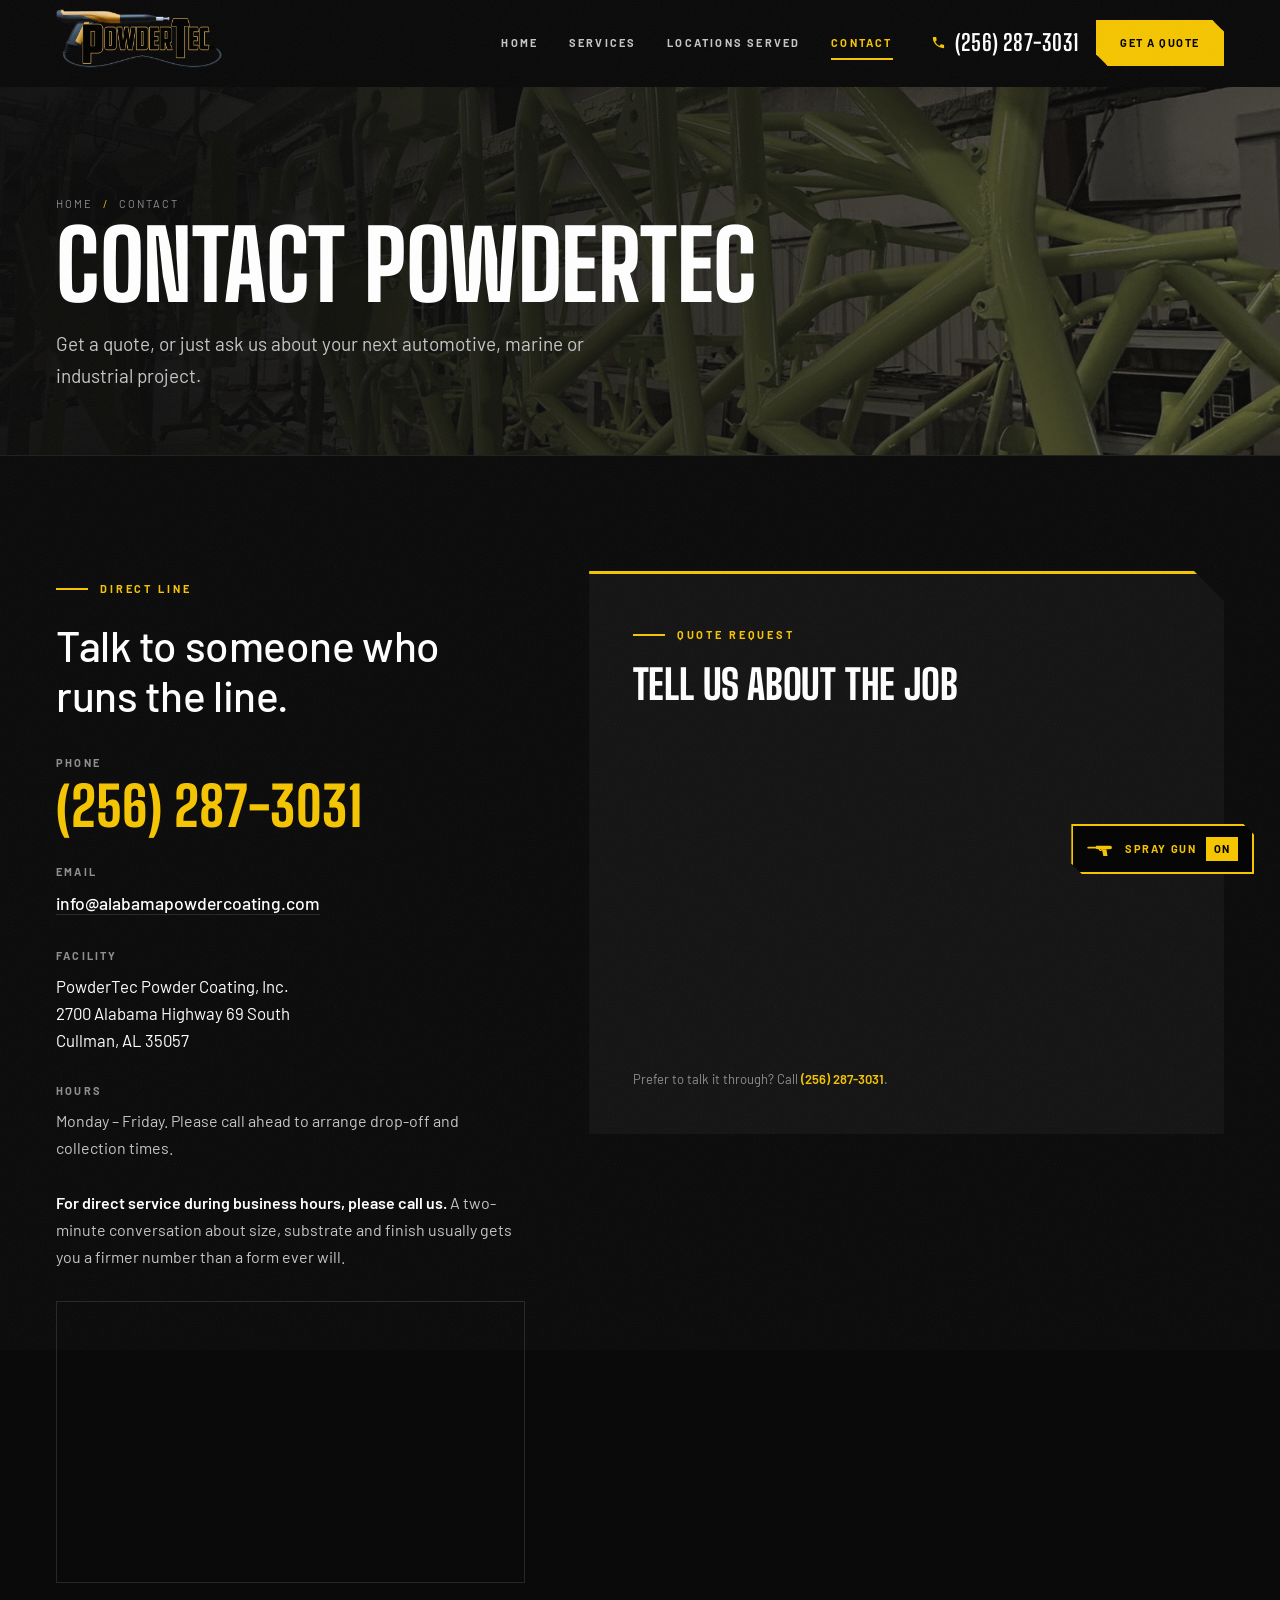
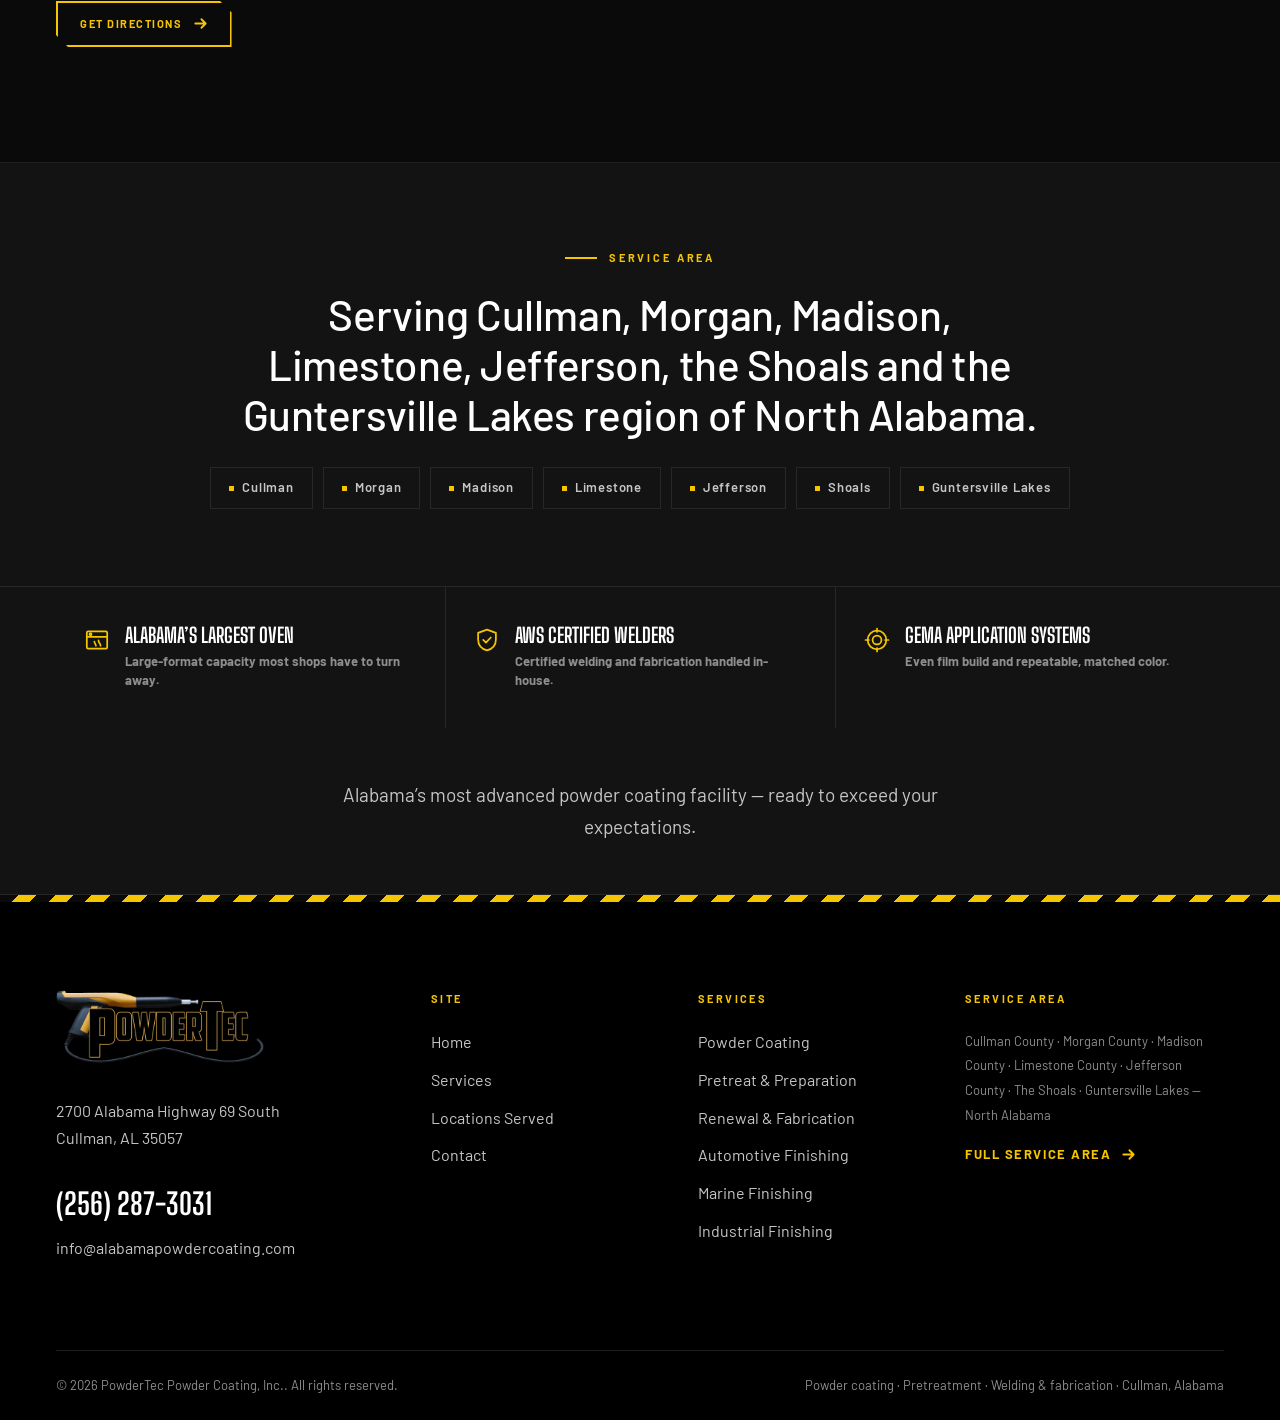
==== commit 37d8d0d4: "Drop media blasting, publish the oven size and add dock work Copy changes from the client's review o" ====
--- a/contact/index.html
+++ b/contact/index.html
@@ -155,7 +155,7 @@
 <div class="creds__grid creds__grid--3">
 <div class="cred"><svg class="x" viewBox="0 0 24 24" stroke-linecap="round" stroke-linejoin="round" aria-hidden="true" focusable="false"><rect x="2.6" y="4" width="18.8" height="16" rx="1.2"/><path d="M2.6 9.2h18.8"/><circle cx="6" cy="6.6" r=".95"/><path d="M9.6 13.4c0 1.9 1.4 2.4 1.4 3.9M13.4 12.4c0 2.4 1.9 2.9 1.9 4.9"/></svg><p>Alabama&#8217;s Largest Oven<small>Large-format capacity most shops have to turn away.</small></p></div>
 <div class="cred"><svg class="x" viewBox="0 0 24 24" stroke-linecap="round" stroke-linejoin="round" aria-hidden="true" focusable="false"><path d="M12 2.4l8.2 3v6.1c0 5.1-3.5 8.8-8.2 10.1-4.7-1.3-8.2-5-8.2-10.1V5.4z"/><path d="M8.5 11.9l2.5 2.5 4.5-4.7"/></svg><p>AWS Certified Welders<small>Certified welding and fabrication handled in-house.</small></p></div>
-<div class="cred"><svg class="x" viewBox="0 0 24 24" stroke-linecap="round" stroke-linejoin="round" aria-hidden="true" focusable="false"><circle cx="12" cy="12" r="8.6"/><circle cx="12" cy="12" r="4.1"/><path d="M12 1.4v3.2M12 19.4v3.2M1.4 12h3.2M19.4 12h3.2"/></svg><p>Gema Application Systems<small>Even film build and repeatable, matched colour.</small></p></div>
+<div class="cred"><svg class="x" viewBox="0 0 24 24" stroke-linecap="round" stroke-linejoin="round" aria-hidden="true" focusable="false"><circle cx="12" cy="12" r="8.6"/><circle cx="12" cy="12" r="4.1"/><path d="M12 1.4v3.2M12 19.4v3.2M1.4 12h3.2M19.4 12h3.2"/></svg><p>Gema Application Systems<small>Even film build and repeatable, matched color.</small></p></div>
 </div>
 <p class="lede" style="text-align:center;padding-block:clamp(34px,4vw,52px);max-width:56ch;margin-inline:auto">Alabama&#8217;s most advanced powder coating facility &#8212; ready to exceed your expectations.</p>
 </div>
